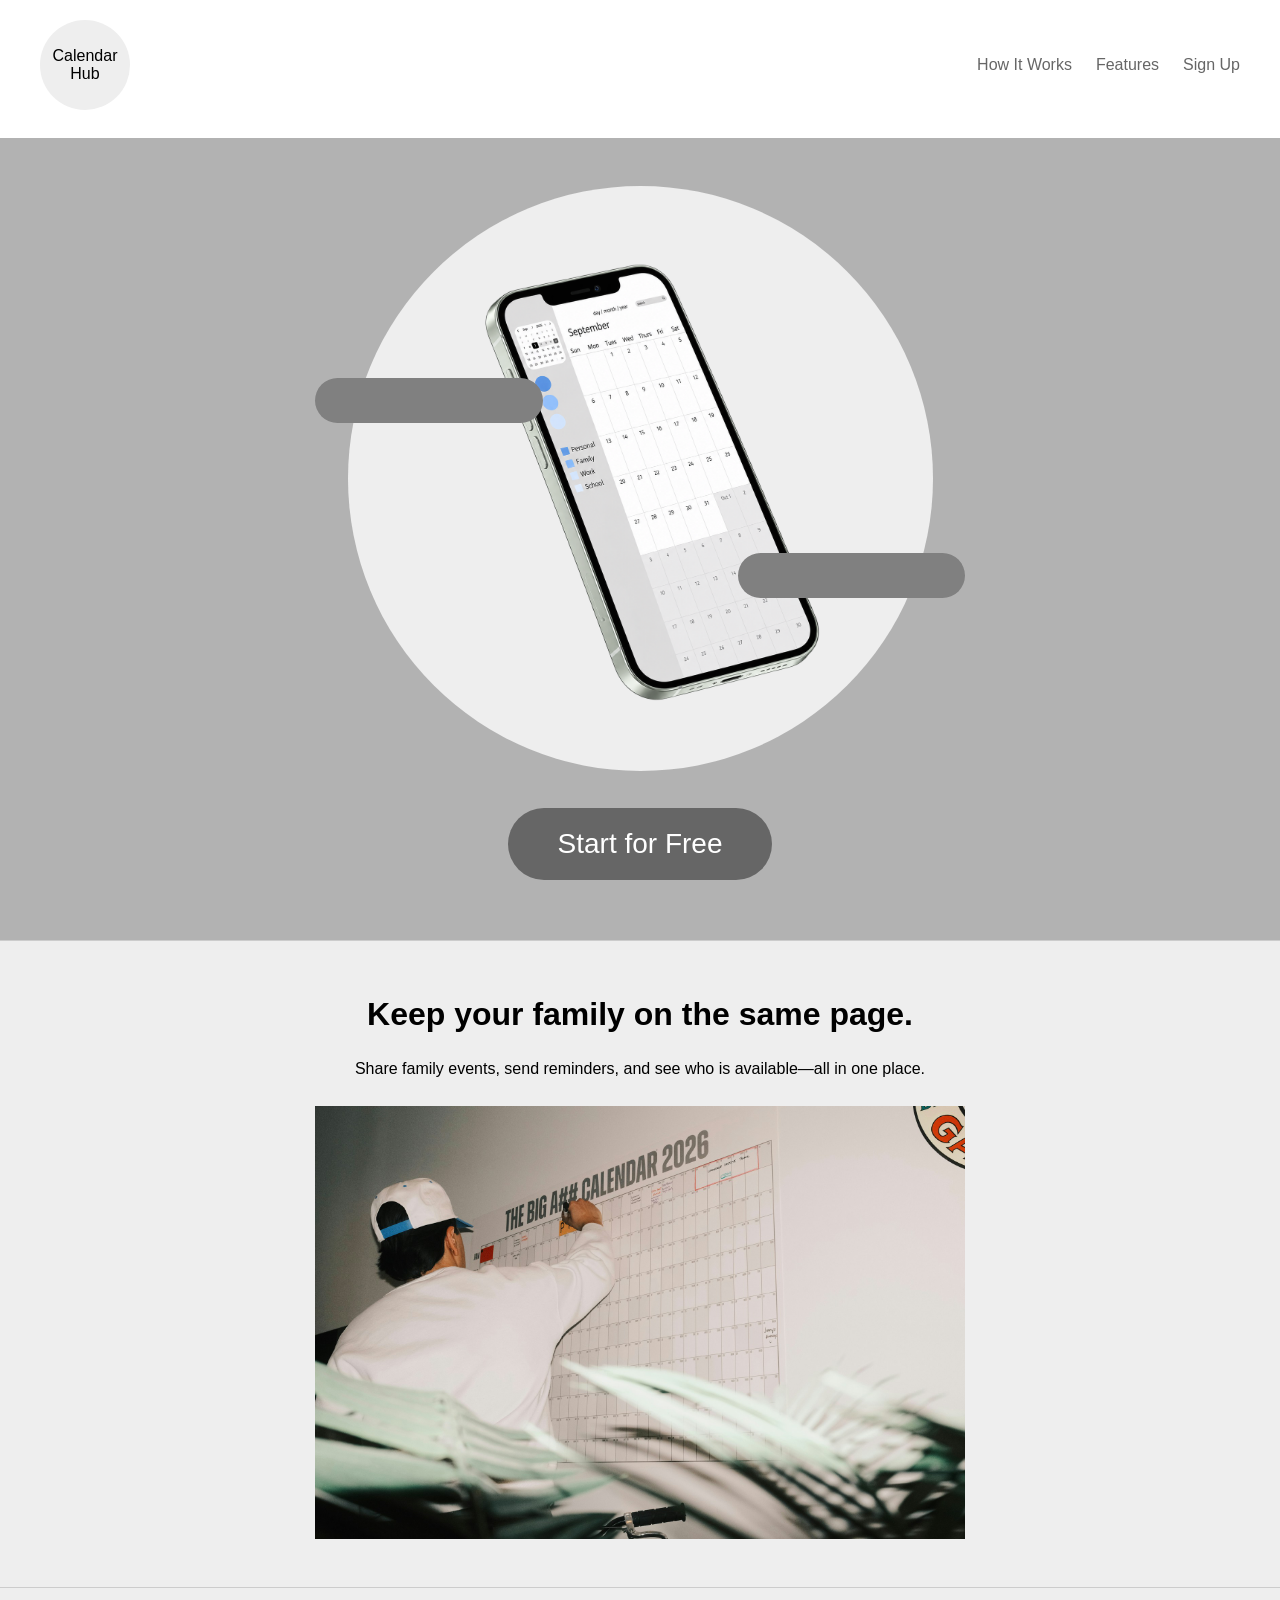
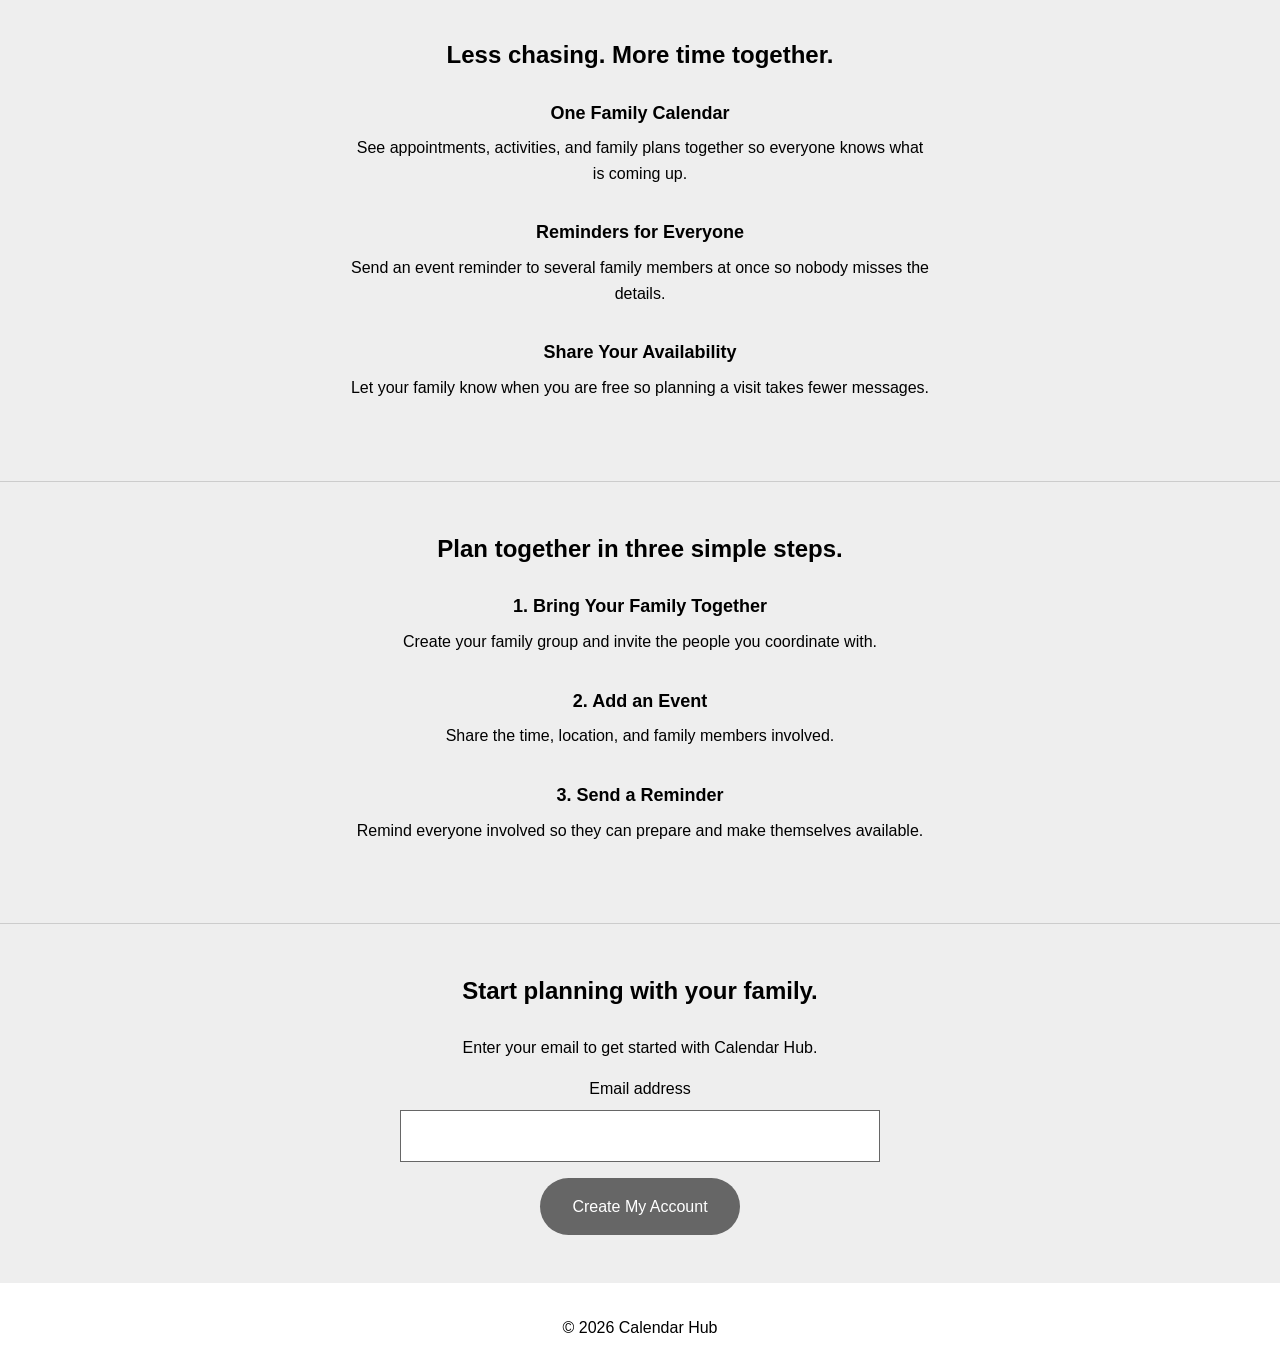
==== index.html @ 7fa14acf "Finalize Assignment 7 content and phone image" ====
<!doctype html>
<html lang="en">
  <head>
    <meta charset="UTF-8">
    <meta name="viewport" content="width=device-width, initial-scale=1.0">
    <title>Calendar Hub</title>
    <link rel="stylesheet" href="style.css">
  </head>

  <body class="page">
    <!-- HEADER AND NAVIGATION -->
    <header>
      <div class="logo">Calendar Hub</div>

      <nav aria-label="Main navigation">
        <a href="#how-it-works">How It Works</a>
        <a href="#features">Features</a>
        <a href="#sign-up">Sign Up</a>
      </nav>
    </header>

    <main>
      <!-- ORIGINAL OPENING SECTION -->
      <section class="opening" aria-label="Welcome to Calendar Hub">
         <div class="hero">
          <div class="circle"></div>
          <img
  class="phone"
  src="images/calendar-phone.png"
  alt="Calendar Hub on a phone showing a monthly calendar and event categories."
  >
          <div class="notification left"></div>
          <div class="notification right"></div>
        </div>

        <a class="cta" href="#sign-up">Start for Free</a>
      </section>

      <!-- INTRODUCTION SECTION: SCROLL DOWN TO SEE -->
      <section class="content-section introduction">
        <h1>Keep your family on the same page.</h1>

        <p>
          Share family events, send reminders, and see who is
          available—all in one place.
        </p>

        <img
          src="images/logan-weaver-lgnwvr-drg6s76J8YU-unsplash.jpg"
          alt="A parent planning family activities with a calendar at the kitchen table."
        >
      </section>

      <!-- FEATURES SECTION -->
      <section class="content-section" id="features">
        <h2>Less chasing. More time together.</h2>

        <article>
          <h3>One Family Calendar</h3>
          <p>
            See appointments, activities, and family plans together
            so everyone knows what is coming up.
          </p>
        </article>

        <article>
          <h3>Reminders for Everyone</h3>
          <p>
            Send an event reminder to several family members at
            once so nobody misses the details.
          </p>
        </article>

        <article>
          <h3>Share Your Availability</h3>
          <p>
            Let your family know when you are free so planning
            a visit takes fewer messages.
          </p>
        </article>
      </section>

      <!-- HOW IT WORKS SECTION -->
      <section class="content-section" id="how-it-works">
        <h2>Plan together in three simple steps.</h2>

        <article>
          <h3>1. Bring Your Family Together</h3>
          <p>
            Create your family group and invite the people you
            coordinate with.
          </p>
        </article>

        <article>
          <h3>2. Add an Event</h3>
          <p>
            Share the time, location, and family members involved.
          </p>
        </article>

        <article>
          <h3>3. Send a Reminder</h3>
          <p>
            Remind everyone involved so they can prepare and
            make themselves available.
          </p>
        </article>
      </section>

      <!-- SIGNUP SECTION -->
      <section class="content-section" id="sign-up">
        <h2>Start planning with your family.</h2>
        <p>Enter your email to get started with Calendar Hub.</p>

        <form>
          <label for="email">Email address</label>
          <input
            type="email"
            id="email"
            name="email"
            autocomplete="email"
            required
          >
          <button type="button">Create My Account</button>
        </form>
      </section>
    </main>

    <!-- FOOTER SECTION -->
    <footer>
      <p>© 2026 Calendar Hub</p>
    </footer>
  </body>
</html>
---- style.css ----
/* === RESET === */
*,
*::before,
*::after {
  margin: 0;
  padding: 0;
  box-sizing: border-box;
}

img {
  max-width: 100%;
  height: auto;
}

body {
  font-family: Arial, sans-serif;
}

/* ORIGINAL HEADER */
header {
  display: flex;
  justify-content: space-between;
  align-items: center;
  gap: 20px;
  padding: 20px 40px;
  background: white;
}

.logo {
  display: flex;
  justify-content: center;
  align-items: center;
  width: 90px;
  aspect-ratio: 1;
  border-radius: 50%;
  background: #eee;
  text-align: center;
}

nav {
  display: flex;
  flex-wrap: wrap;
  gap: 24px;
}

nav a {
  color: #666;
  text-decoration: none;
}

/* ORIGINAL OPENING */
main {
  background: #b2b2b2;
  text-align: center;
}

.opening {
  padding: 40px 20px 60px;
}

.hero {
  position: relative;
  display: flex;
  justify-content: center;
  align-items: center;
  max-width: 650px;
  aspect-ratio: 650 / 600;
  margin: auto;
}

.circle {
  position: absolute;
  width: 90%;
  aspect-ratio: 1;
  border-radius: 50%;
  background: #eee;
}

.notification {
  position: absolute;
  width: 35%;
  aspect-ratio: 227.5 / 45;
  border-radius: 30px;
  background: #808080;
}

.left {
  left: 0;
  top: 200px;
}

.right {
  right: 0;
  bottom: 180px;
}

.cta {
  display: inline-block;
  margin-top: 30px;
  padding: 20px 50px;
  border-radius: 50px;
  background: #666;
  color: white;
  font-size: 28px;
  text-decoration: none;
}

/* CONTENT BELOW THE OPENING */
/* These sections grow naturally with their content. */
.content-section {
  padding: 3rem 1.5rem;
  border-top: 1px solid #ccc;
  background: #eee;
  line-height: 1.6;
}

.content-section h1 {
  font-size: 2rem;
  margin-bottom: 1rem;
}

.content-section h2 {
  font-size: 1.5rem;
  margin-bottom: 1.5rem;
}

.content-section h3 {
  font-size: 1.125rem;
  margin-bottom: 0.5rem;
}

.content-section p {
  max-width: 65ch;
  margin: 0 auto 1rem;
}

.introduction img {
  display: block;
  width: 650px;
  margin: 1.5rem auto 0;
}

article {
  margin-bottom: 2rem;
}

/* SIGNUP FORM */
form {
  max-width: 30rem;
  margin: auto;
}

label {
  display: block;
  margin-bottom: 0.5rem;
}

input {
  width: 100%;
  padding: 0.75rem;
  border: 1px solid #666;
  font: inherit;
}

button {
  margin-top: 1rem;
  padding: 1rem 2rem;
  border: none;
  border-radius: 50px;
  background: #666;
  color: white;
  font: inherit;
  cursor: pointer;
}

footer {
  padding: 1.5rem;
  text-align: center;
  line-height: 1.6;
}

/* ORIGINAL PAGE GRID */
.page {
  display: grid;
  grid-template-columns: repeat(12, 1fr);
  gap: 0.5rem;
}

.page > header,
.page > main,
.page > footer {
  grid-column: 1 / 13;
}

/* CALENDAR DASHBOARD */
.calendar-page .dashboard {
  display: grid;
  grid-template-columns: repeat(12, 1fr);
  gap: 1rem;
  padding: 2rem;
  background: #f4f4f4;
  text-align: left;
  line-height: 1.6;
}

/* Dashboard title and search span the full page. */
.calendar-page .dashboard-heading {
  grid-column: 1 / 13;
  padding-bottom: 1rem;
}

.calendar-page h1 {
  font-size: 2rem;
  margin-bottom: 0.5rem;
}

.calendar-page h2 {
  font-size: 1.5rem;
  margin-bottom: 1rem;
}

.calendar-page .dashboard-heading form {
  max-width: 30rem;
  margin: 1rem 0 0;
}

/* Sidebar and calendar share a row.
   Their heights are determined by their content. */
.calendar-page .calendar-sidebar {
  grid-column: 1 / 4;
  padding: 1.5rem;
  background: #ddd;
}

.calendar-page .calendar-sidebar nav {
  display: block;
  margin-bottom: 2rem;
}

.calendar-page .calendar-sidebar nav a {
  display: block;
  margin-bottom: 1rem;
  color: #222;
  text-decoration: underline;
}

.calendar-page .calendar-sidebar ul {
  padding-left: 1.25rem;
}

.calendar-page .calendar-sidebar li {
  margin-bottom: 0.75rem;
}

.calendar-page .calendar-section {
  grid-column: 4 / 13;
  min-width: 0;
  padding: 1rem;
  background: white;
  overflow-x: auto;
}

/* Calendar table */
.calendar-page .month-calendar {
  width: 100%;
  border-collapse: collapse;
  table-layout: fixed;
}

.calendar-page caption {
  margin-bottom: 1rem;
  text-align: left;
}

.calendar-page th,
.calendar-page td {
  border: 1px solid #ccc;
  padding: 0.75rem 0.5rem;
  text-align: left;
  vertical-align: top;
  overflow-wrap: anywhere;
}

.calendar-page th {
  background: #eee;
  font-size: 0.875rem;
}

.calendar-page td {
  padding-bottom: 2rem;
}

.calendar-page .calendar-event {
  margin: 0.5rem 0 0;
  padding: 0.5rem;
  background: #eee;
  font-size: 0.875rem;
}

/* Availability and forms span all 12 columns. */
.calendar-page .content-section {
  grid-column: 1 / 13;
  text-align: left;
}

.calendar-page .content-section p {
  margin-left: 0;
  margin-right: 0;
}

.calendar-page form {
  margin-left: 0;
  margin-right: 0;
}

.calendar-page input,
.calendar-page select {
  margin-bottom: 1rem;
}

.calendar-page select {
  display: block;
  width: 100%;
  padding: 0.75rem;
  border: 1px solid #666;
  font: inherit;
}

.calendar-page fieldset {
  padding: 1rem;
  margin-bottom: 1rem;
  border: 1px solid #999;
}

.calendar-page legend {
  padding: 0 0.25rem;
}

.calendar-page input[type="checkbox"] {
  width: auto;
  margin: 0 0.5rem 0 0;
}


/* MOBILE LAYOUT */
@media (max-width: 600px) {
  header {
    flex-direction: column;
    padding: 20px;
  }

  nav {
    justify-content: center;
    gap: 16px;
  }

  .left {
    top: 140px;
  }

  .right {
    bottom: 130px;
  }
}
.phone {
  position: relative;
  display: block;
  width: 75%;
  max-width: 100%;
  height: auto;
  aspect-ratio: auto;
  border: none;
  background: transparent;
  transform: none;
}
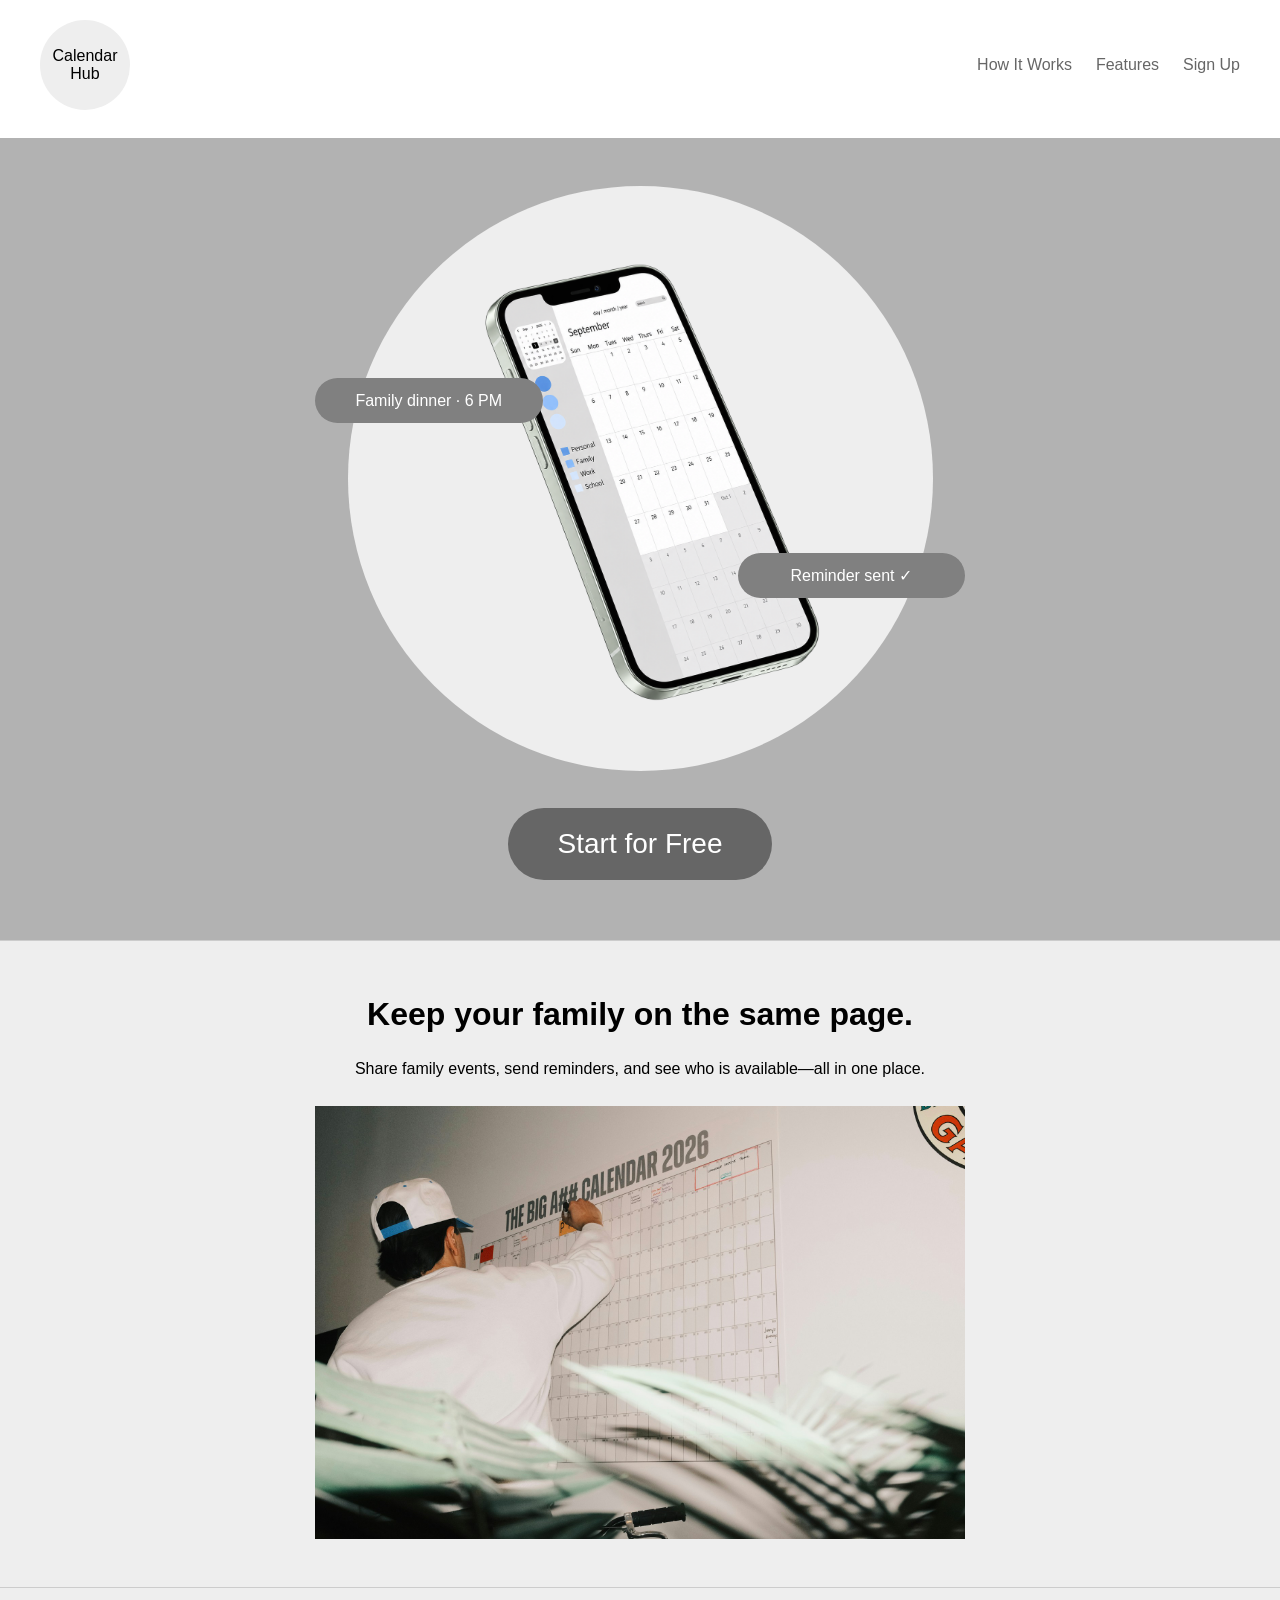
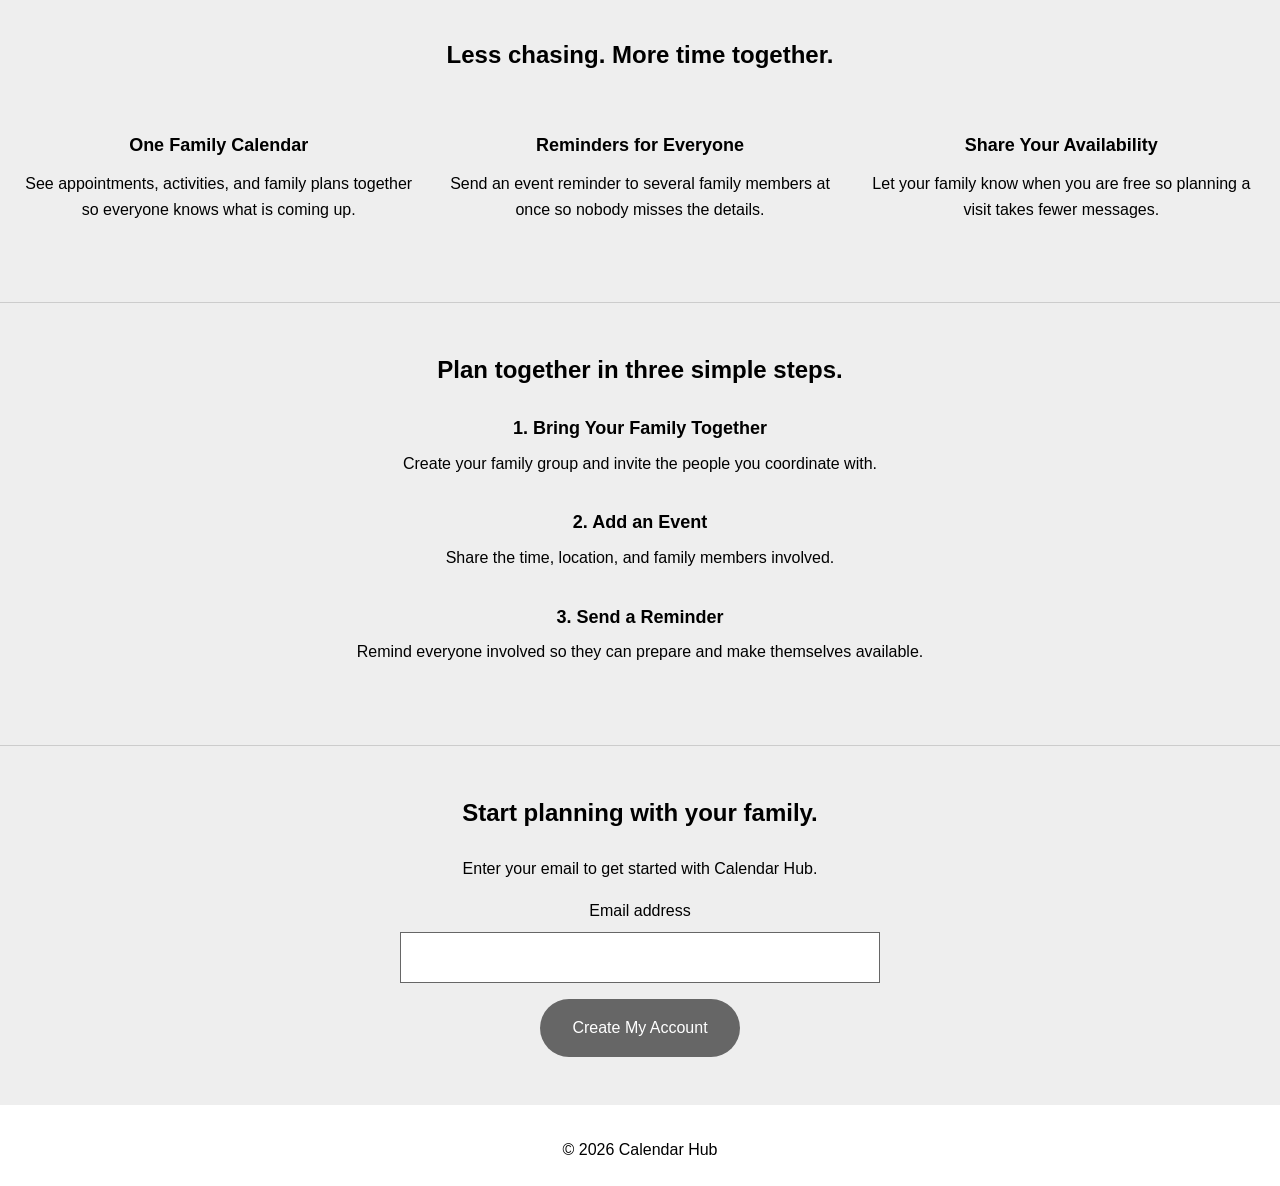
==== commit ce189733: "Add text to hero notification tabs" ====
--- a/index.html
+++ b/index.html
@@ -29,9 +29,10 @@
   src="images/calendar-phone.png"
   alt="Calendar Hub on a phone showing a monthly calendar and event categories."
   >
-          <div class="notification left"></div>
-          <div class="notification right"></div>
-        </div>
+
+  <div class="notification left">Family dinner · 6 PM</div>
+<div class="notification right">Reminder sent ✓</div>
+</div>
 
         <a class="cta" href="#sign-up">Start for Free</a>
       </section>
--- a/style.css
+++ b/style.css
@@ -341,6 +341,38 @@
   margin: 0 0.5rem 0 0;
 }
 
+/* Flex fits the main navigation because its links form one row.
+   Gap spaces the links, and align-items centres them vertically. */
+header nav {
+  display: flex;
+  align-items: center;
+  gap: 24px;
+}
+
+/* Flex fits each feature article because its heading and description
+   follow one vertical direction. Gap gives them consistent spacing. */
+#features article {
+  display: flex;
+  flex-direction: column;
+  gap: 0.75rem;
+}
+
+#features article h3,
+#features article p {
+  margin: 0;
+}
+
+/* Grid keeps the three features in equal columns,
+   with the section heading spanning the row above them. */
+#features {
+  display: grid;
+  grid-template-columns: repeat(3, minmax(0, 1fr));
+  gap: 2rem;
+}
+
+#features > h2 {
+  grid-column: 1 / -1;
+}
 
 /* MOBILE LAYOUT */
 @media (max-width: 600px) {
@@ -372,4 +404,29 @@
   border: none;
   background: transparent;
   transform: none;
+}
+
+/* Centre the text inside the notification tabs. */
+.notification {
+  display: flex;
+  justify-content: center;
+  align-items: center;
+  padding: 0.5rem;
+  color: white;
+  font-size: clamp(0.65rem, 1.5vw, 1rem);
+}
+
+/* Keep responsive overrides at the bottom of the stylesheet. */
+@media (max-width: 600px) {
+  /* Stack the main navigation links on narrow screens. */
+  header nav {
+    flex-direction: column;
+    align-items: center;
+    gap: 16px;
+  }
+
+  /* Stack the feature articles and keep their text readable. */
+  #features {
+    grid-template-columns: 1fr;
+  }
 }
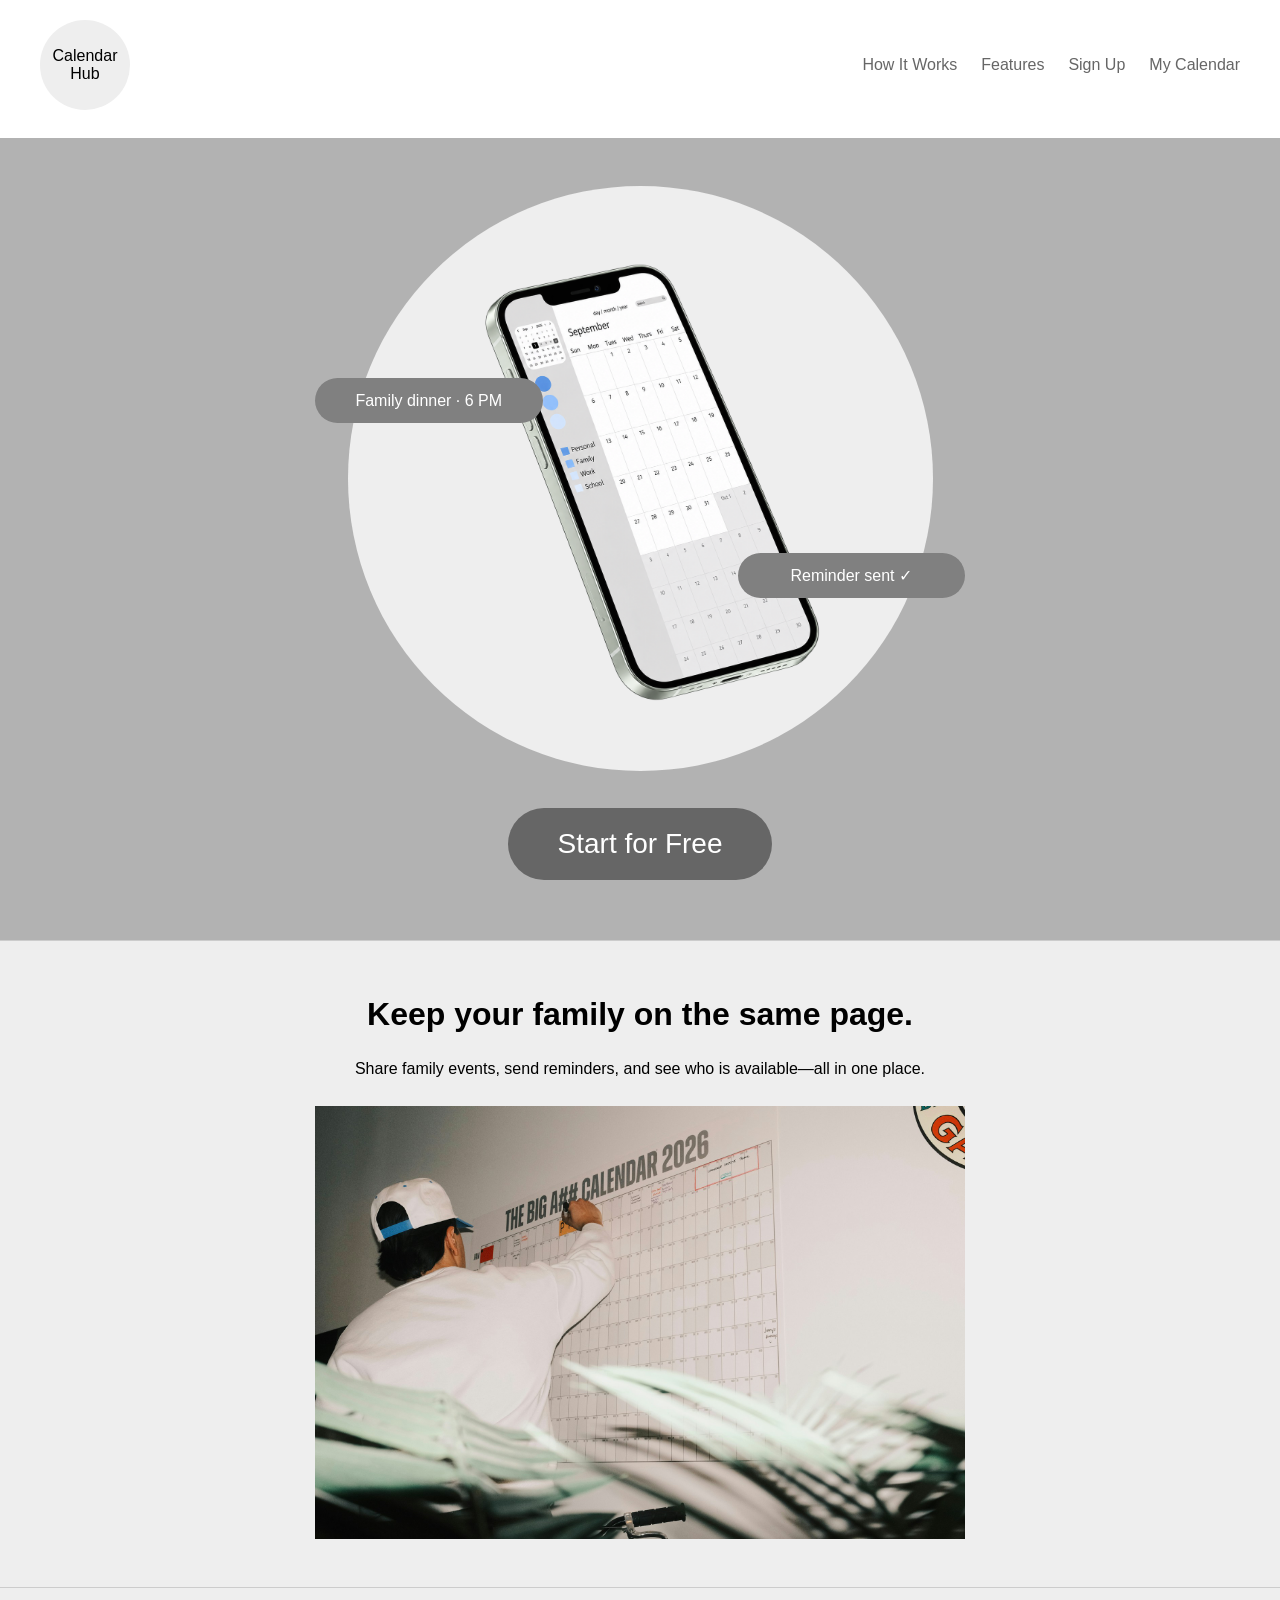
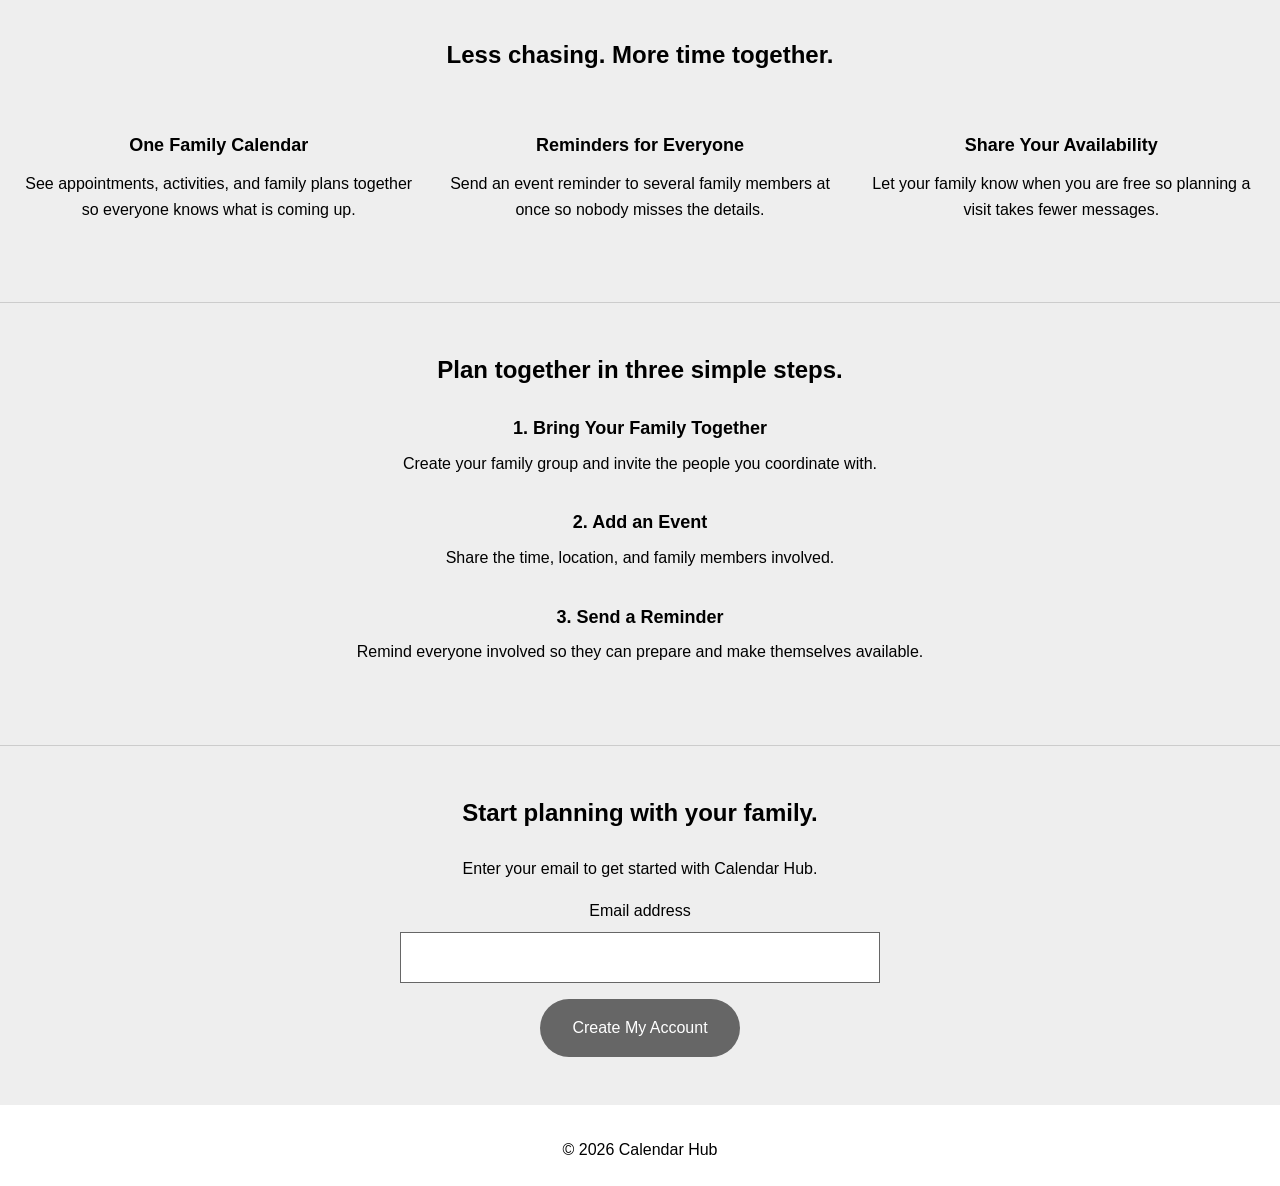
==== commit 754f04bf: "Add homepage link to calendar page" ====
--- a/index.html
+++ b/index.html
@@ -16,6 +16,7 @@
         <a href="#how-it-works">How It Works</a>
         <a href="#features">Features</a>
         <a href="#sign-up">Sign Up</a>
+        <a href="calendar.html">My Calendar</a>
       </nav>
     </header>
 
--- a/style.css
+++ b/style.css
@@ -416,6 +416,131 @@
   font-size: clamp(0.65rem, 1.5vw, 1rem);
 }
 
+/* CALENDAR PAGE: sidebar beside a large monthly calendar */
+.calendar-page .dashboard {
+  grid-template-columns: 220px minmax(0, 1fr);
+  gap: 0;
+  padding: 2rem;
+}
+
+.calendar-page .dashboard-heading {
+  grid-column: 1 / -1;
+  display: flex;
+  flex-wrap: wrap;
+  justify-content: space-between;
+  align-items: center;
+  gap: 1rem;
+}
+
+.calendar-page .dashboard-heading h1 {
+  flex-basis: 100%;
+}
+
+.calendar-page .dashboard-heading form {
+  display: flex;
+  flex-wrap: wrap;
+  align-items: center;
+  gap: 0.5rem;
+  margin: 0;
+}
+
+.calendar-page .dashboard-heading form label {
+  flex-basis: 100%;
+}
+
+.calendar-page .dashboard-heading input {
+  flex: 1;
+  min-width: 0;
+  width: auto;
+  margin: 0;
+}
+
+.calendar-page .dashboard-heading button {
+  margin: 0;
+  padding: 0.75rem 1.25rem;
+}
+
+.calendar-page .calendar-sidebar {
+  grid-column: 1 / 2;
+  padding: 1.25rem;
+  background: #d9d9d9;
+}
+
+/* Flex stacks the sidebar actions with consistent gaps. */
+.calendar-page .calendar-sidebar nav {
+  display: flex;
+  flex-direction: column;
+  align-items: stretch;
+  gap: 0.75rem;
+}
+
+.calendar-page .calendar-sidebar nav a {
+  margin: 0;
+  padding: 0.75rem;
+  border-radius: 24px;
+  background: #b2b2b2;
+  text-decoration: none;
+  text-align: center;
+}
+
+.calendar-page .calendar-sidebar h2 {
+  font-size: 1.125rem;
+}
+
+.calendar-page .calendar-sidebar ul {
+  padding: 0;
+  list-style: none;
+}
+
+.calendar-page .calendar-sidebar li {
+  display: flex;
+  align-items: center;
+  gap: 0.6rem;
+}
+
+.calendar-page .calendar-sidebar li::before {
+  content: "";
+  width: 16px;
+  height: 16px;
+  flex-shrink: 0;
+  background: #808080;
+}
+
+.calendar-page .calendar-sidebar li:nth-child(2)::before {
+  background: #aaa;
+}
+
+.calendar-page .calendar-sidebar li:nth-child(3)::before {
+  background: #eee;
+}
+
+.calendar-page .calendar-sidebar li:nth-child(4)::before {
+  background: #fff;
+}
+
+.calendar-page .calendar-section {
+  grid-column: 2 / 3;
+  padding: 1.25rem;
+}
+
+.calendar-page .month-calendar {
+  min-width: 630px;
+}
+
+.calendar-page .month-calendar td {
+  height: 125px;
+}
+
+.calendar-page .calendar-event {
+  border-left: 3px solid #808080;
+  background: #e5e5e5;
+}
+
+.calendar-page .dashboard > .content-section {
+  grid-column: 1 / -1;
+}
+
+
 /* Keep responsive overrides at the bottom of the stylesheet. */
 @media (max-width: 600px) {
   /* Stack the main navigation links on narrow screens. */
@@ -425,8 +550,28 @@
     gap: 16px;
   }
 
-  /* Stack the feature articles and keep their text readable. */
+    /* Stack the feature articles. */
   #features {
     grid-template-columns: 1fr;
   }
+
+  /* Stack the calendar tools above the calendar on mobile. */
+  .calendar-page .dashboard {
+    grid-template-columns: minmax(0, 1fr);
+    padding: 1rem;
+  }
+
+  .calendar-page .calendar-sidebar,
+  .calendar-page .calendar-section {
+    grid-column: 1 / -1;
+  }
+
+  .calendar-page .calendar-sidebar nav {
+    flex-direction: row;
+    flex-wrap: wrap;
+  }
+
+  .calendar-page .calendar-sidebar nav a {
+    flex: 1 1 140px;
+  }
 }
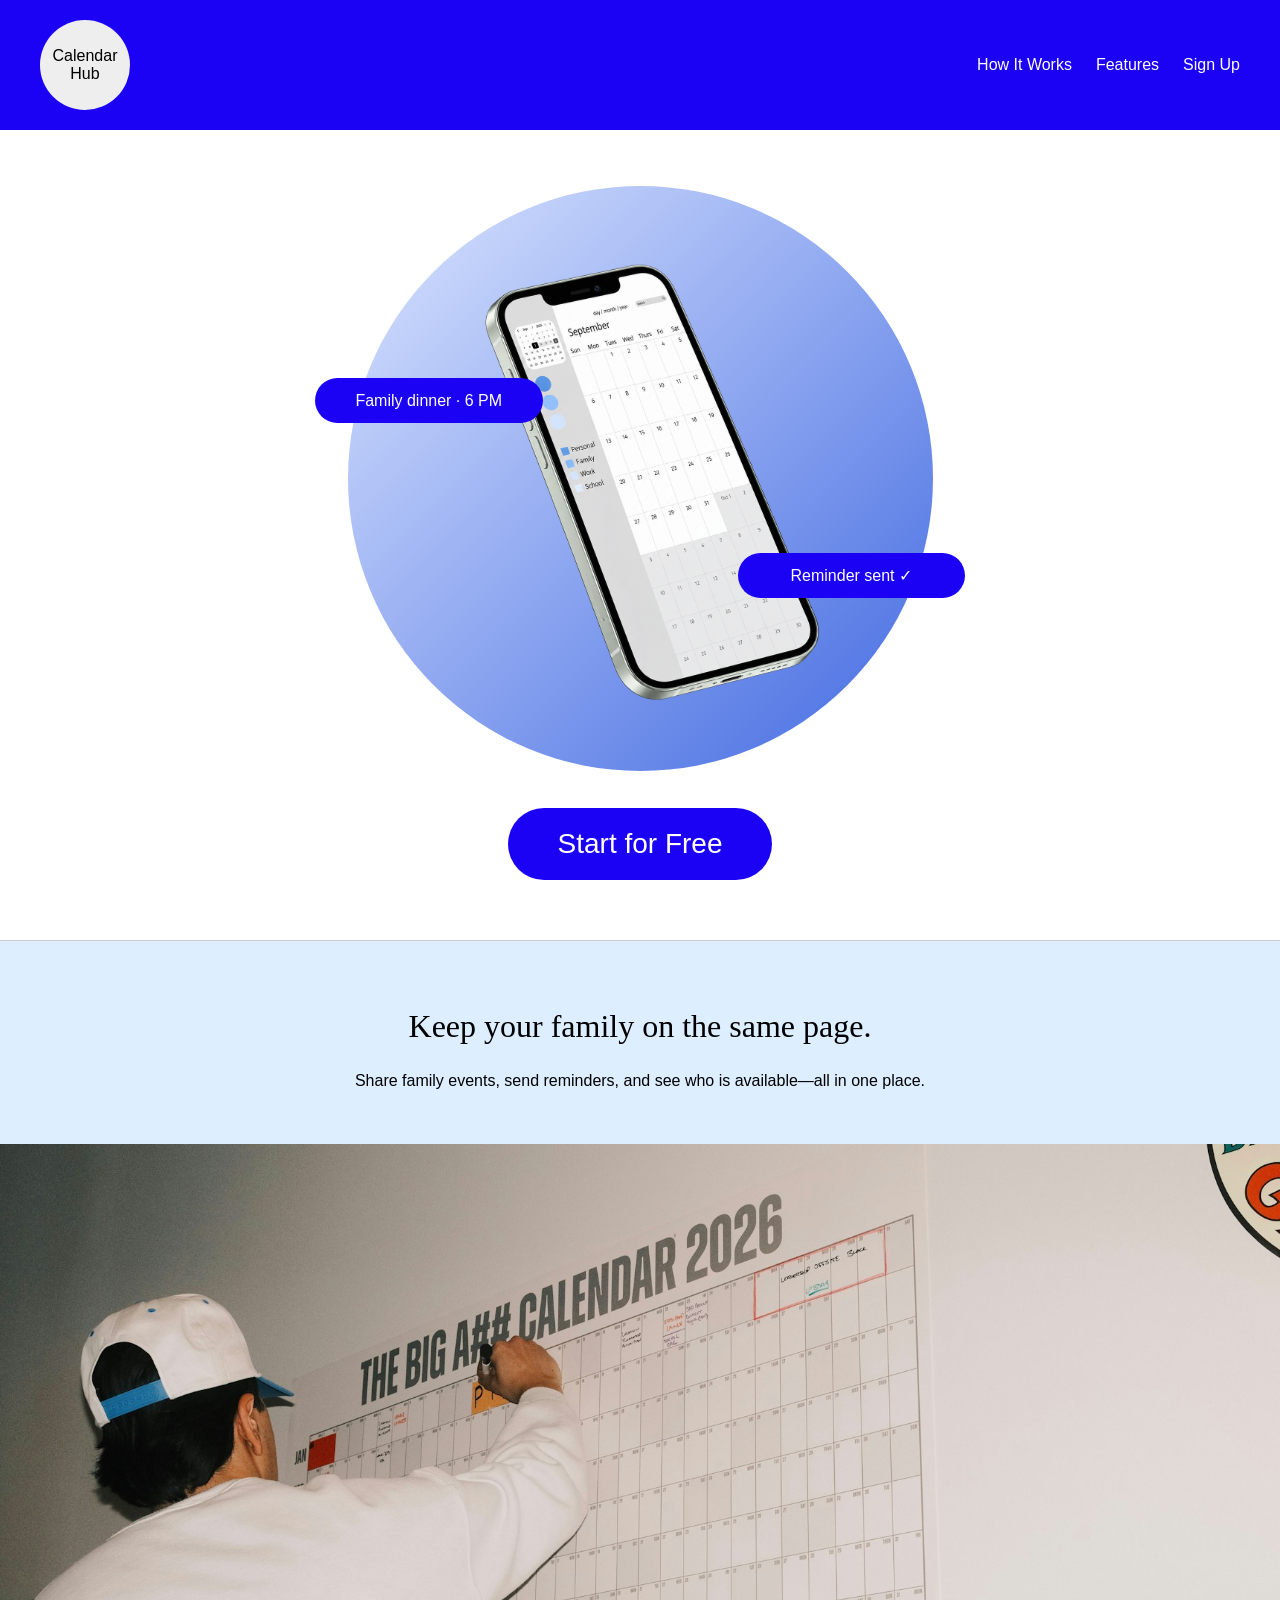
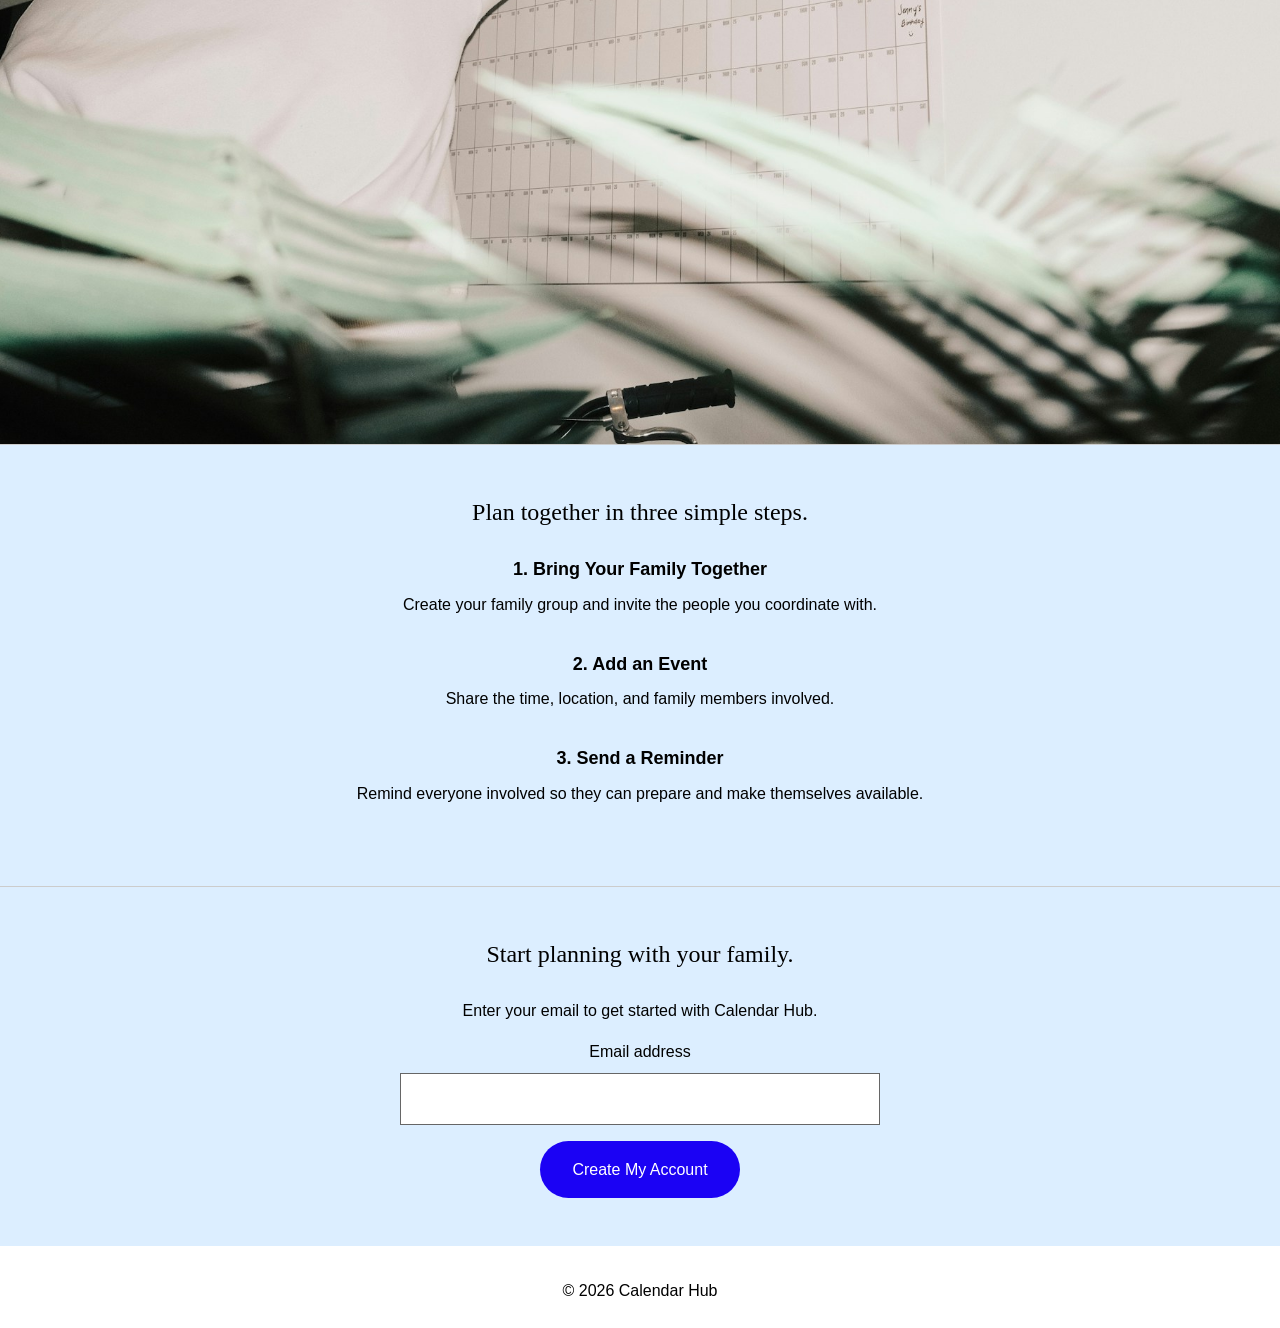
==== commit 93ec266d: "Polished css/fonts/colours" ====
--- a/index.html
+++ b/index.html
@@ -16,7 +16,6 @@
         <a href="#how-it-works">How It Works</a>
         <a href="#features">Features</a>
         <a href="#sign-up">Sign Up</a>
-        <a href="calendar.html">My Calendar</a>
       </nav>
     </header>
 
@@ -35,7 +34,8 @@
 <div class="notification right">Reminder sent ✓</div>
 </div>
 
-        <a class="cta" href="#sign-up">Start for Free</a>
+    
+      <a href="calendar.html" class="cta">Start for Free</a>
       </section>
 
       <!-- INTRODUCTION SECTION: SCROLL DOWN TO SEE -->
@@ -53,34 +53,6 @@
         >
       </section>
 
-      <!-- FEATURES SECTION -->
-      <section class="content-section" id="features">
-        <h2>Less chasing. More time together.</h2>
-
-        <article>
-          <h3>One Family Calendar</h3>
-          <p>
-            See appointments, activities, and family plans together
-            so everyone knows what is coming up.
-          </p>
-        </article>
-
-        <article>
-          <h3>Reminders for Everyone</h3>
-          <p>
-            Send an event reminder to several family members at
-            once so nobody misses the details.
-          </p>
-        </article>
-
-        <article>
-          <h3>Share Your Availability</h3>
-          <p>
-            Let your family know when you are free so planning
-            a visit takes fewer messages.
-          </p>
-        </article>
-      </section>
 
       <!-- HOW IT WORKS SECTION -->
       <section class="content-section" id="how-it-works">
--- a/style.css
+++ b/style.css
@@ -23,7 +23,7 @@
   align-items: center;
   gap: 20px;
   padding: 20px 40px;
-  background: white;
+  background: #1b02f4;
 }
 
 .logo {
@@ -44,13 +44,13 @@
 }
 
 nav a {
-  color: #666;
+  color: #FFFF;
   text-decoration: none;
 }
 
 /* ORIGINAL OPENING */
 main {
-  background: #b2b2b2;
+  background: #fff;
   text-align: center;
 }
 
@@ -73,7 +73,7 @@
   width: 90%;
   aspect-ratio: 1;
   border-radius: 50%;
-  background: #eee;
+  background: linear-gradient(135deg, #DCE6FF, #4169E1);
 }
 
 .notification {
@@ -81,7 +81,7 @@
   width: 35%;
   aspect-ratio: 227.5 / 45;
   border-radius: 30px;
-  background: #808080;
+  background: #1b02f4;
 }
 
 .left {
@@ -99,7 +99,7 @@
   margin-top: 30px;
   padding: 20px 50px;
   border-radius: 50px;
-  background: #666;
+  background: #1b02f4;
   color: white;
   font-size: 28px;
   text-decoration: none;
@@ -110,7 +110,7 @@
 .content-section {
   padding: 3rem 1.5rem;
   border-top: 1px solid #ccc;
-  background: #eee;
+  background: #DCEEFF;
   line-height: 1.6;
 }
 
@@ -167,7 +167,7 @@
   padding: 1rem 2rem;
   border: none;
   border-radius: 50px;
-  background: #666;
+  background: #1b02f4;
   color: white;
   font: inherit;
   cursor: pointer;
@@ -574,4 +574,84 @@
   .calendar-page .calendar-sidebar nav a {
     flex: 1 1 140px;
   }
+}
+
+.introduction {
+  padding: 0;
+}
+
+.introduction img {
+  display: block;
+  width: 100%;
+  max-width: none;
+  height: 100vh;
+  margin: 0;
+  object-fit: cover;
+}
+
+.introduction {
+  padding-top: 60px;
+}
+
+.introduction p {
+  margin-bottom: 50px;
+}
+
+/* Page background */
+.calendar-page .dashboard {
+  background: #FAF8F4;
+}
+
+/* Sidebar */
+.calendar-page .calendar-sidebar {
+  background: #DCEEFF;
+}
+
+/* Sidebar buttons */
+.calendar-page .calendar-sidebar nav a {
+  background: #1B02F4;
+  color: white;
+}
+
+/* Calendar background */
+.calendar-page .calendar-section {
+  background: #FAF8F4;
+}
+
+/* Days-of-the-week row */
+.calendar-page th {
+  background: #DCEEFF;
+}
+
+/* Event boxes */
+.calendar-page .calendar-event {
+  background: #E5E0FF;
+  border-left-color: #1B02F4;
+}
+
+/* Category squares */
+.calendar-page .calendar-sidebar li::before {
+  background: #1B02F4;
+}
+
+.calendar-page .calendar-sidebar li:nth-child(2)::before {
+  background: #A99BFF;
+}
+
+.calendar-page .calendar-sidebar li:nth-child(3)::before {
+  background: #F4BDCF;
+}
+
+.calendar-page .calendar-sidebar li:nth-child(4)::before {
+  background: #A8D8C0;
+}
+
+h1,
+h2 {
+  font-family: Georgia, serif;
+  font-weight: 400;
+}
+
+h3 {
+  font-family: Trebuchet MS, sans-serif;
 }
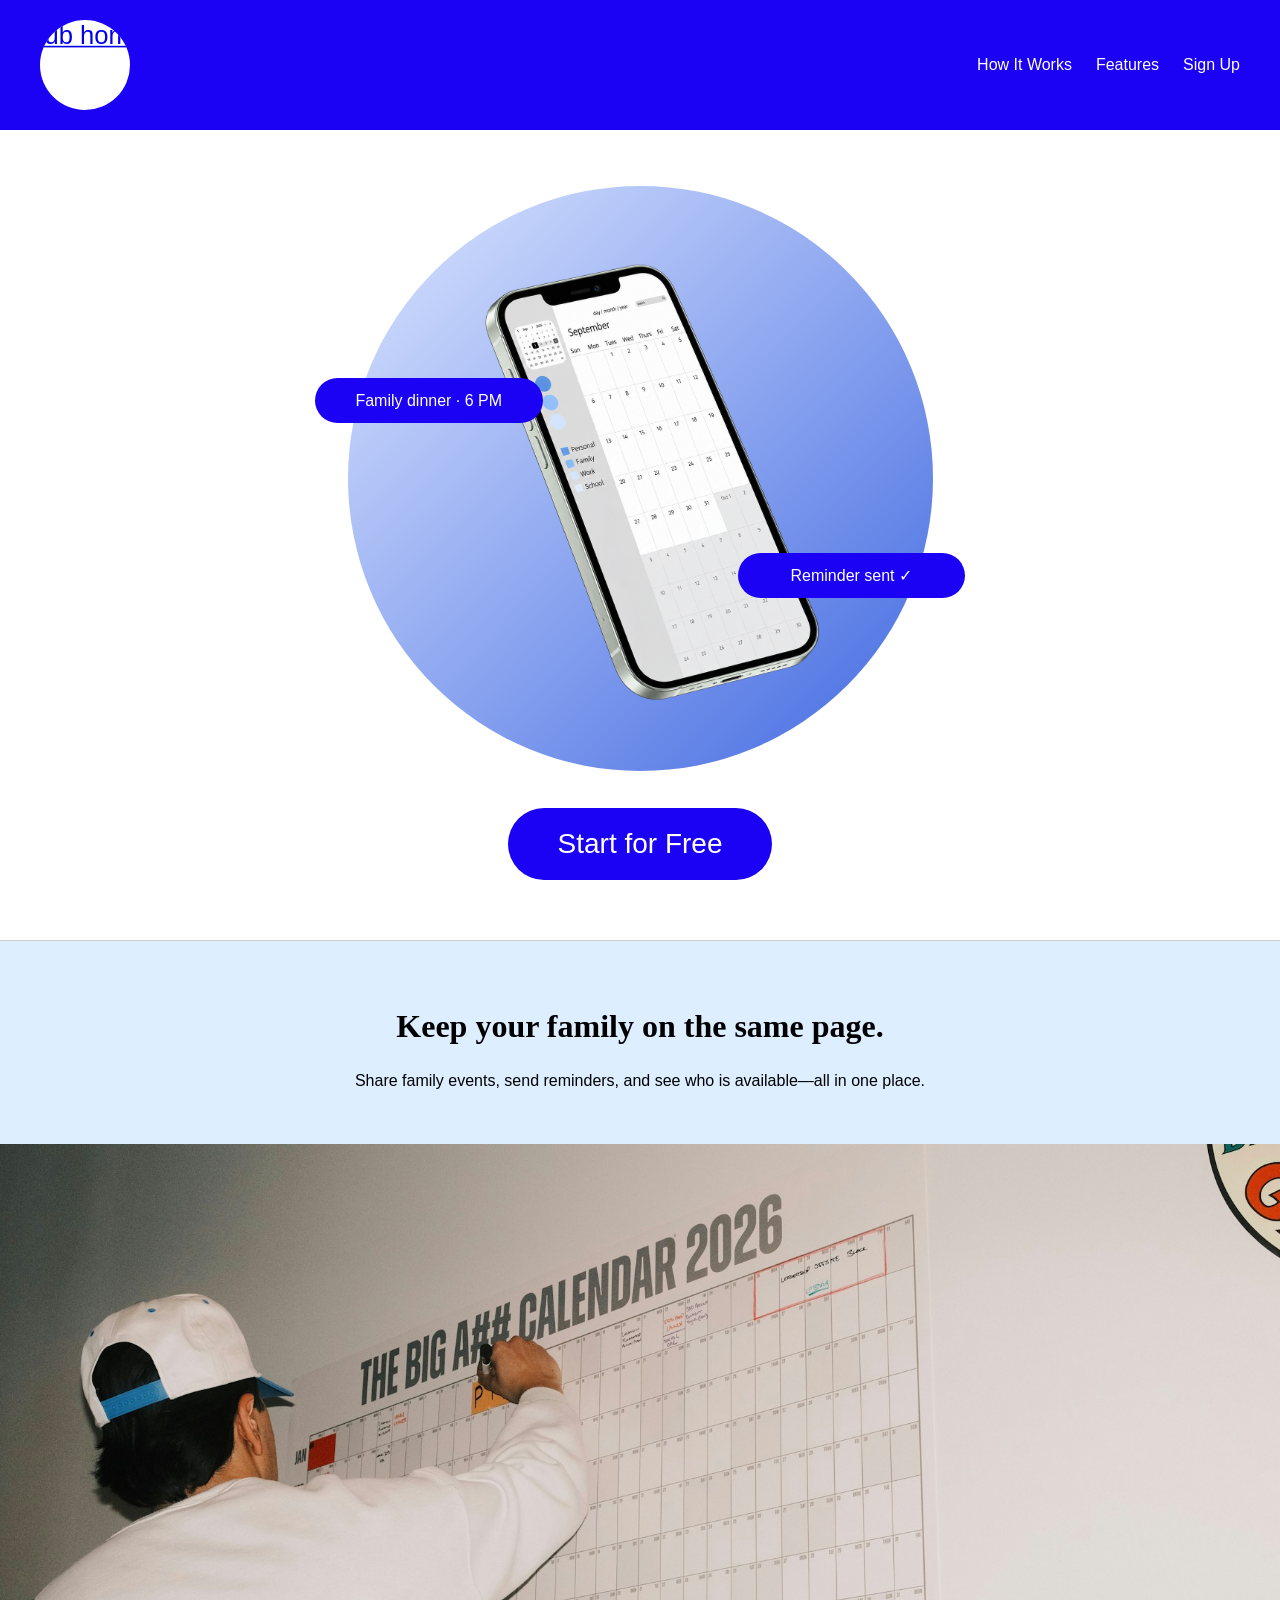
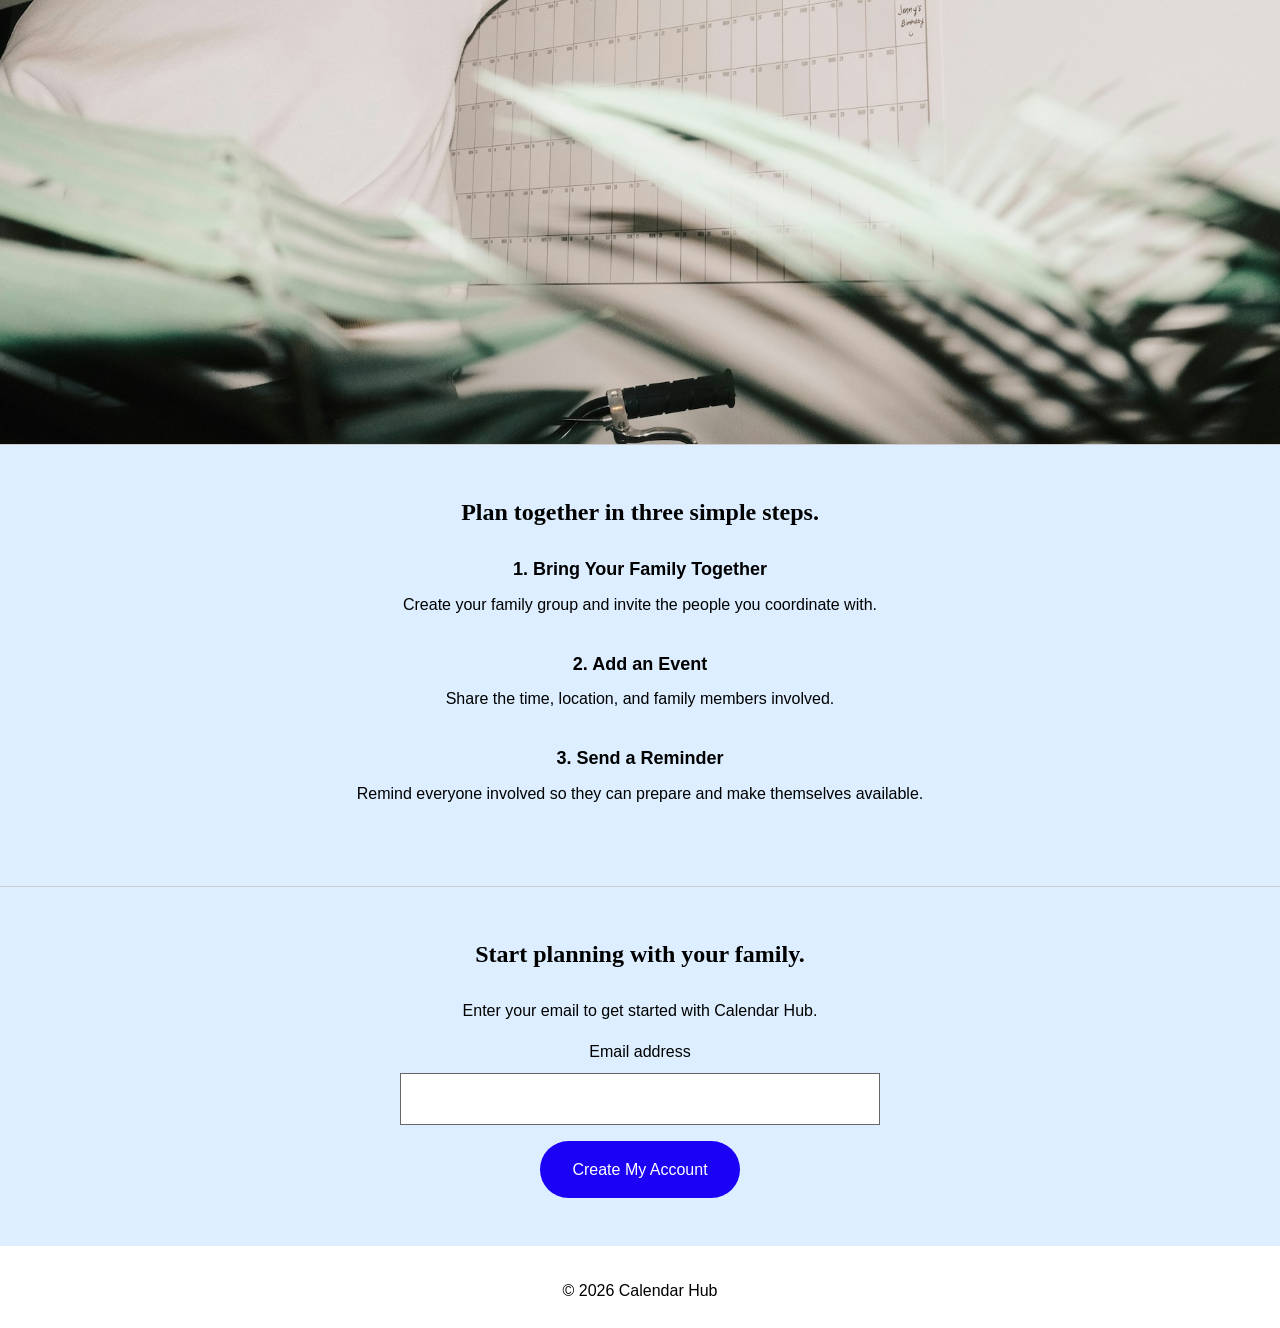
==== commit 211deff6: "Polished css/html to make page look more professional" ====
--- a/index.html
+++ b/index.html
@@ -10,7 +10,9 @@
   <body class="page">
     <!-- HEADER AND NAVIGATION -->
     <header>
-      <div class="logo">Calendar Hub</div>
+<a href="index.html" class="logo">
+  <img src="images/logo.png" alt="Calendar Hub home">
+</a>      
 
       <nav aria-label="Main navigation">
         <a href="#how-it-works">How It Works</a>
--- a/style.css
+++ b/style.css
@@ -652,6 +652,53 @@
   font-weight: 400;
 }
 
+body {
+  font-family: "Trebuchet MS", sans-serif;
+}
+
+h1,
+h2,
 h3 {
-  font-family: Trebuchet MS, sans-serif;
+  font-weight: 700;
+}
+
+.logo {
+  background: transparent;
+}
+
+.logo img {
+  width: 90px;
+  height: auto;
+}
+
+.logo {
+  border-radius: 50%;
+  overflow: hidden;
+  background: white;
+}
+
+.logo img {
+  width: 100%;
+  height: 100%;
+  object-fit: cover;
+}
+.logo img {
+  transform: scale(1.6);
+}
+
+.logo {
+  display: flex;
+  justify-content: center;
+  align-items: center;
+}
+
+.logo img {
+  object-position: center;
+  transform-origin: center;
+}
+
+.calendar-event mark {
+  background: #1B02F4;
+  color: white;
+  padding: 2px 4px;
 }
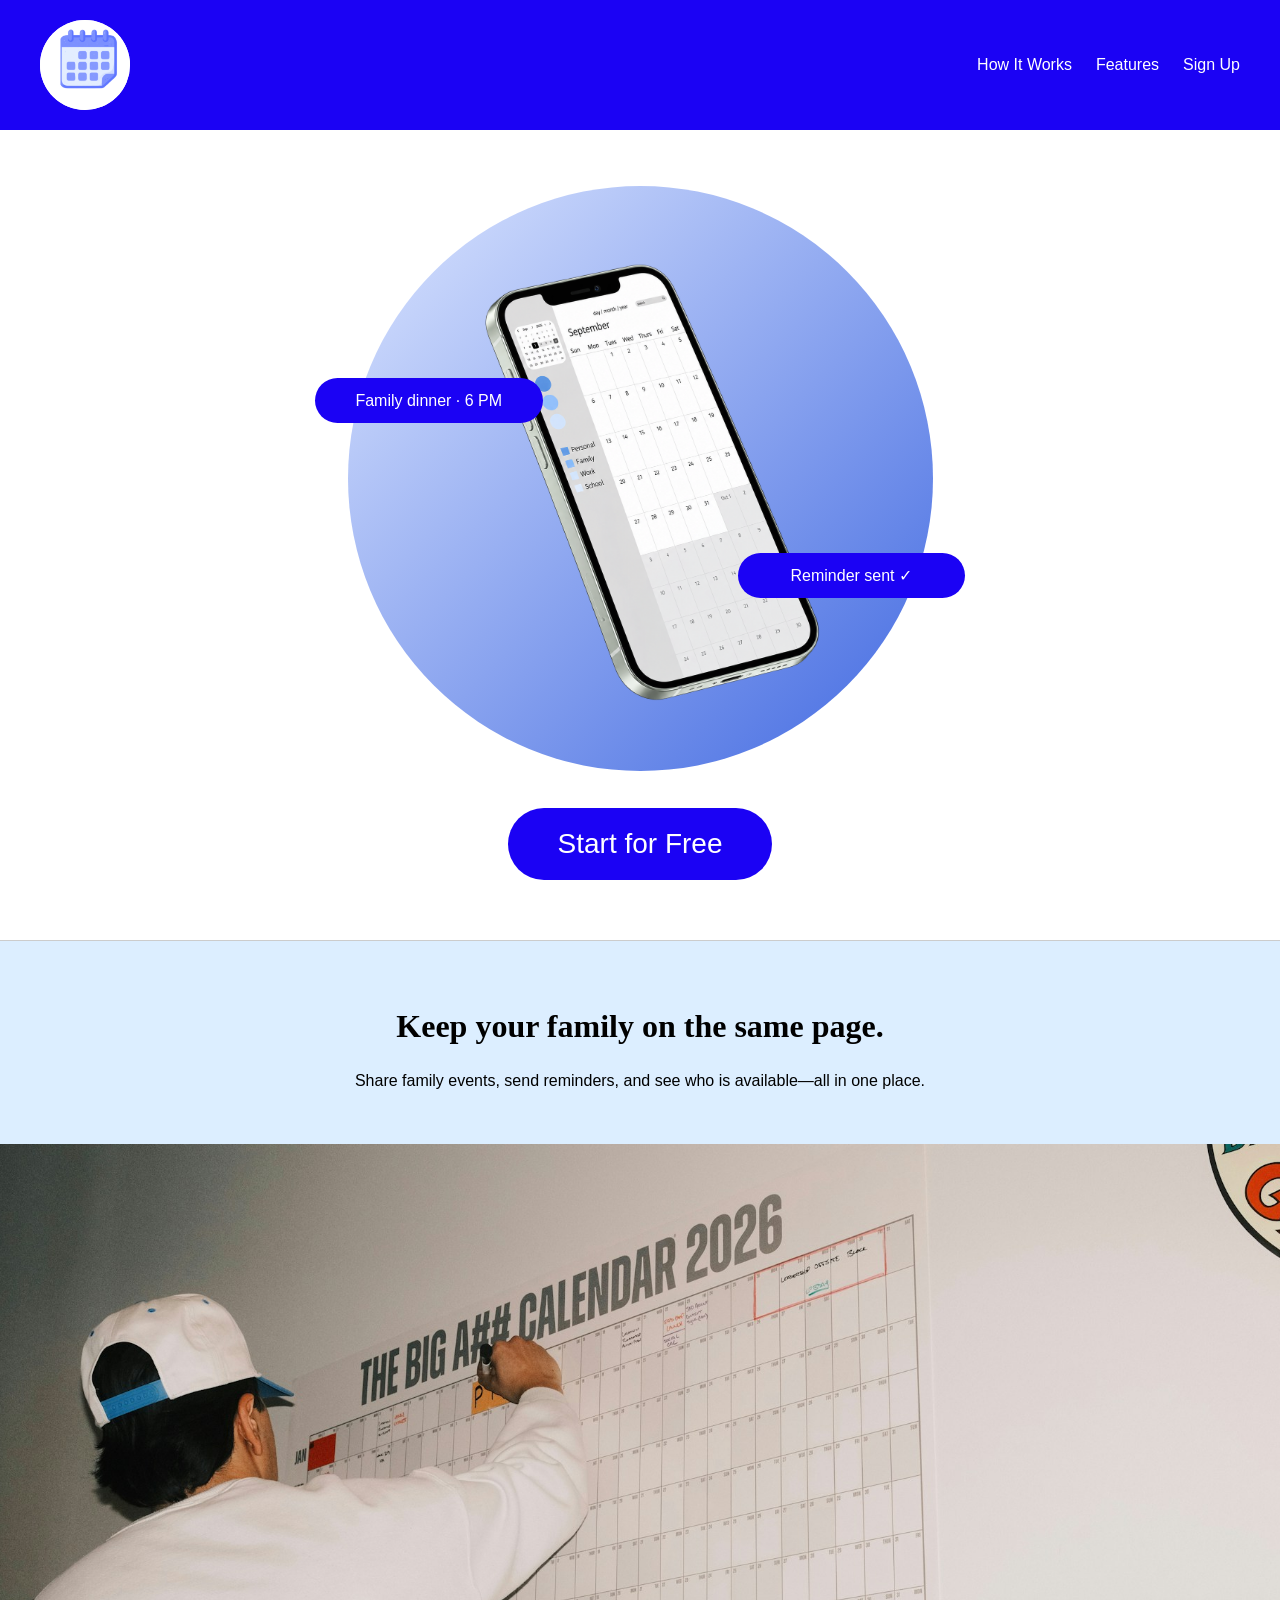
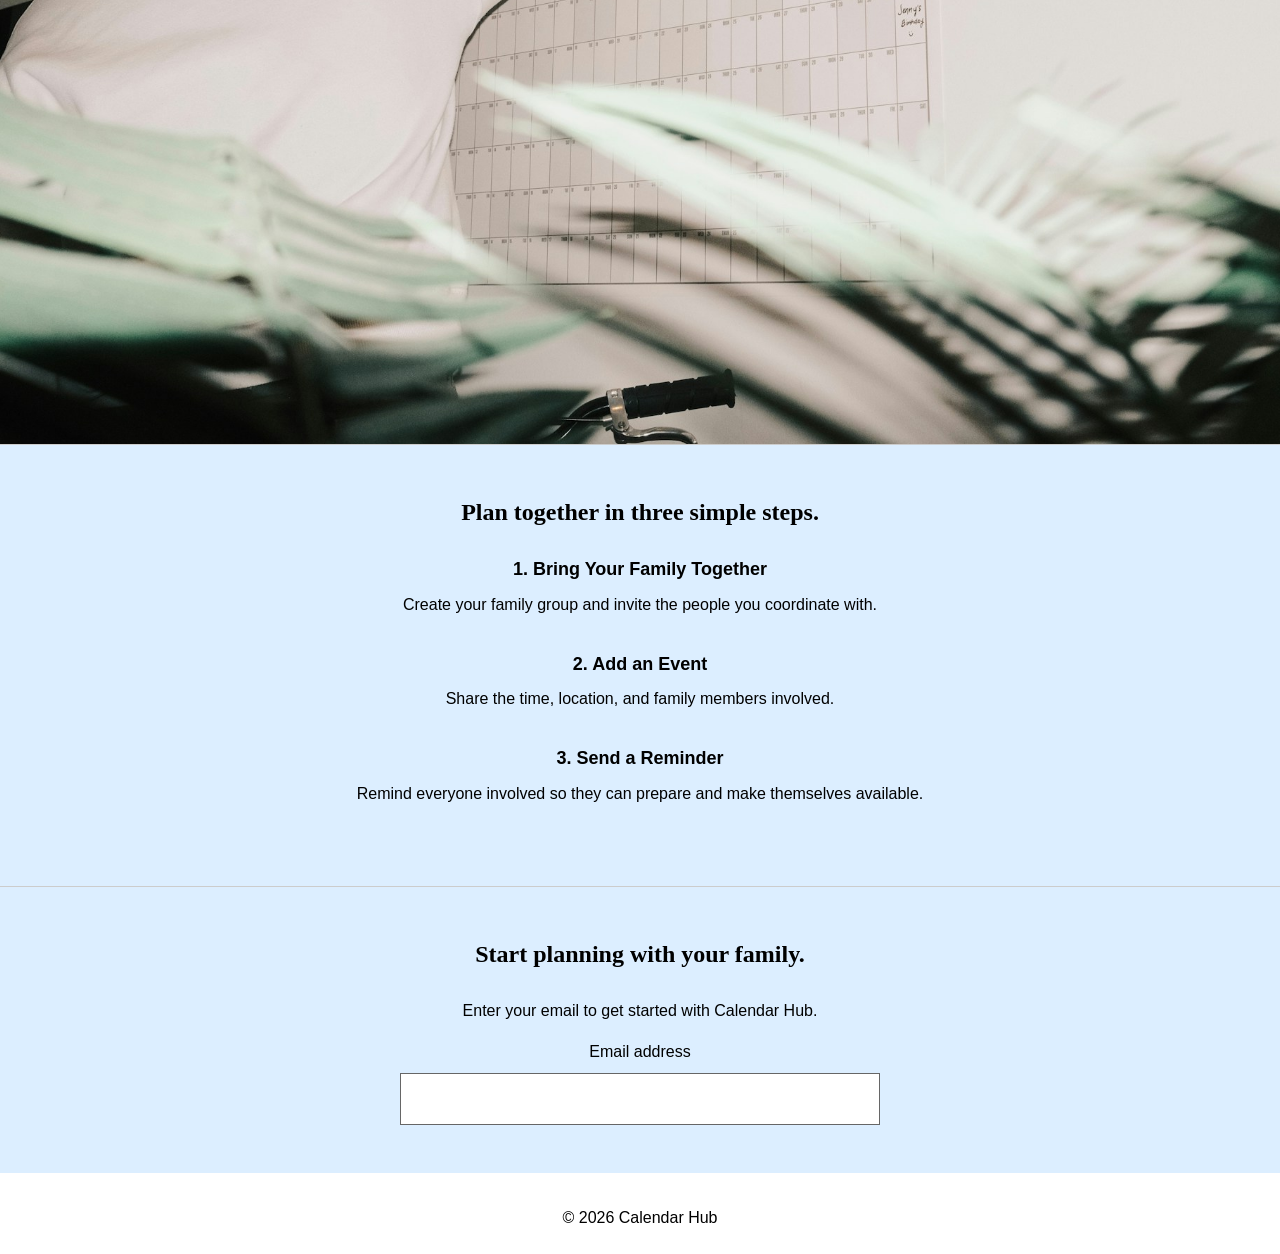
==== commit 4013979a: "Make Save Event add events to calendar" ====
--- a/index.html
+++ b/index.html
@@ -98,7 +98,6 @@
             autocomplete="email"
             required
           >
-          <button type="button">Create My Account</button>
         </form>
       </section>
     </main>
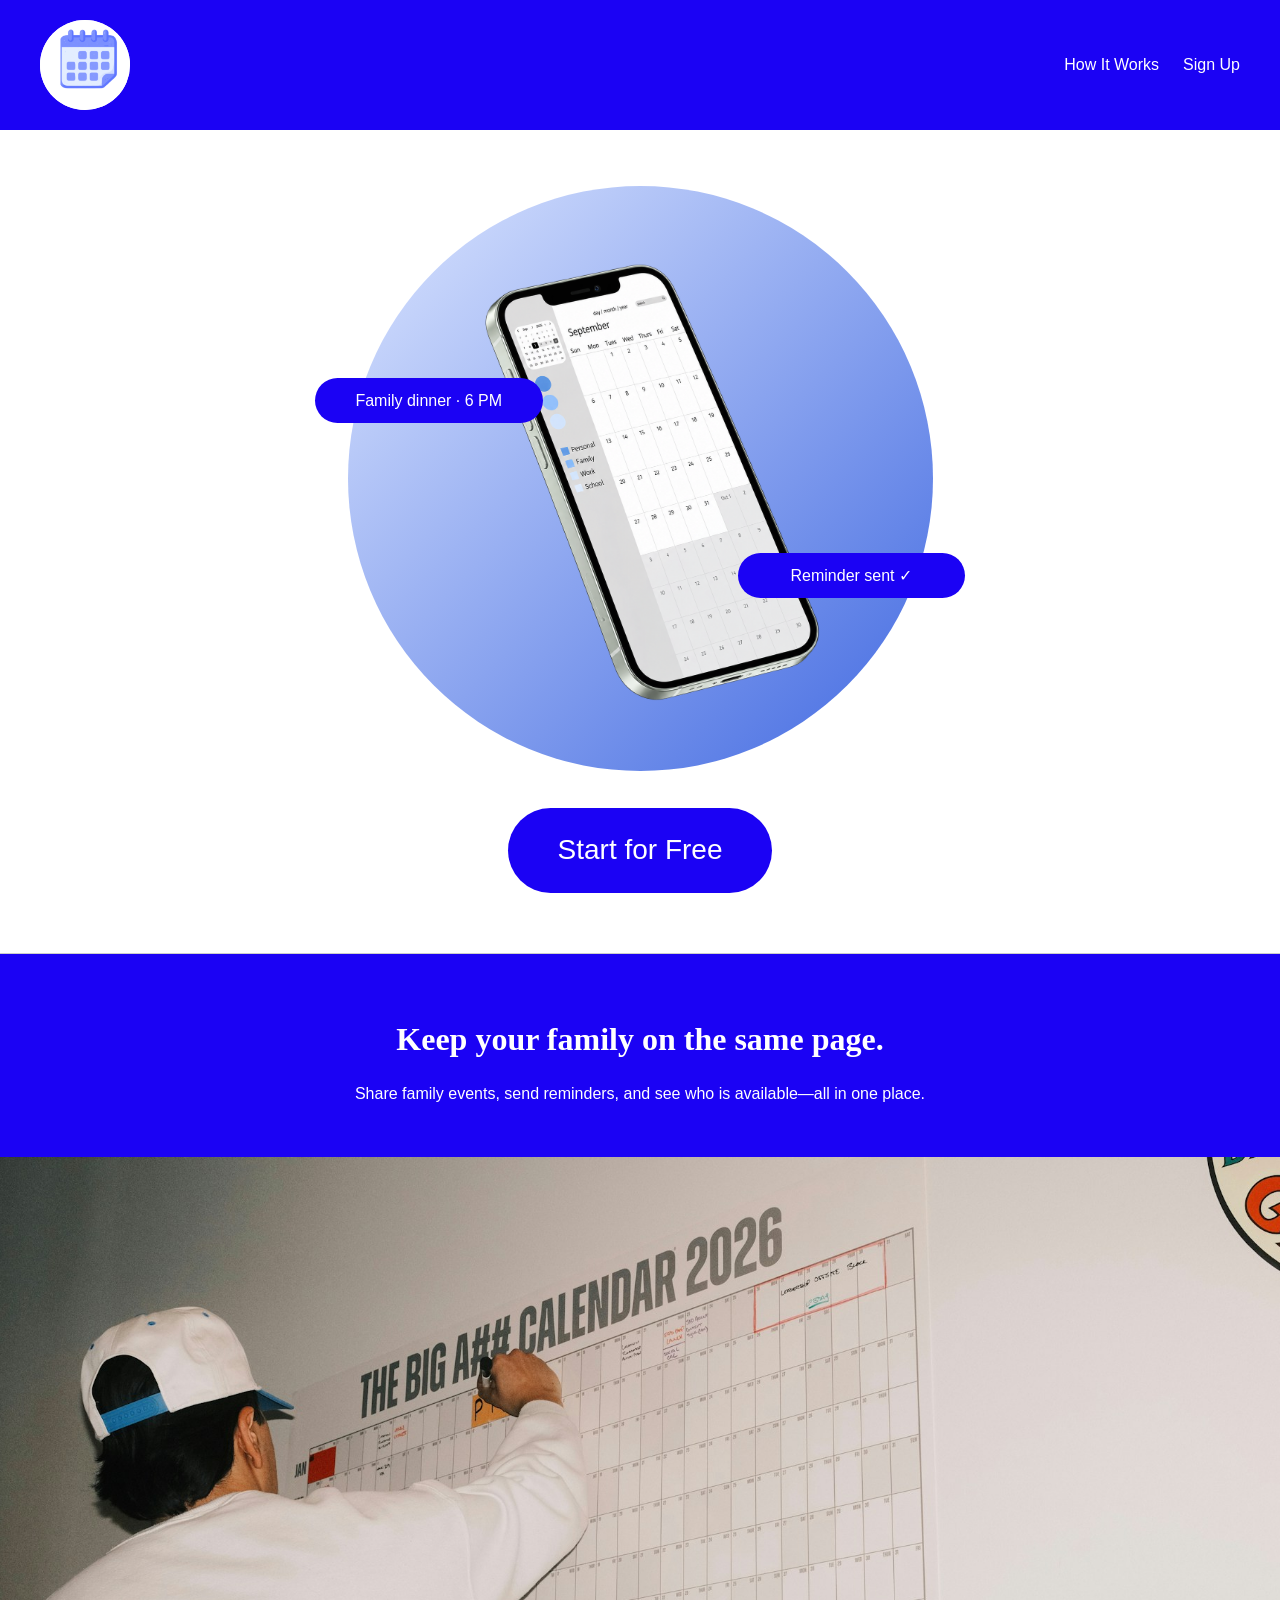
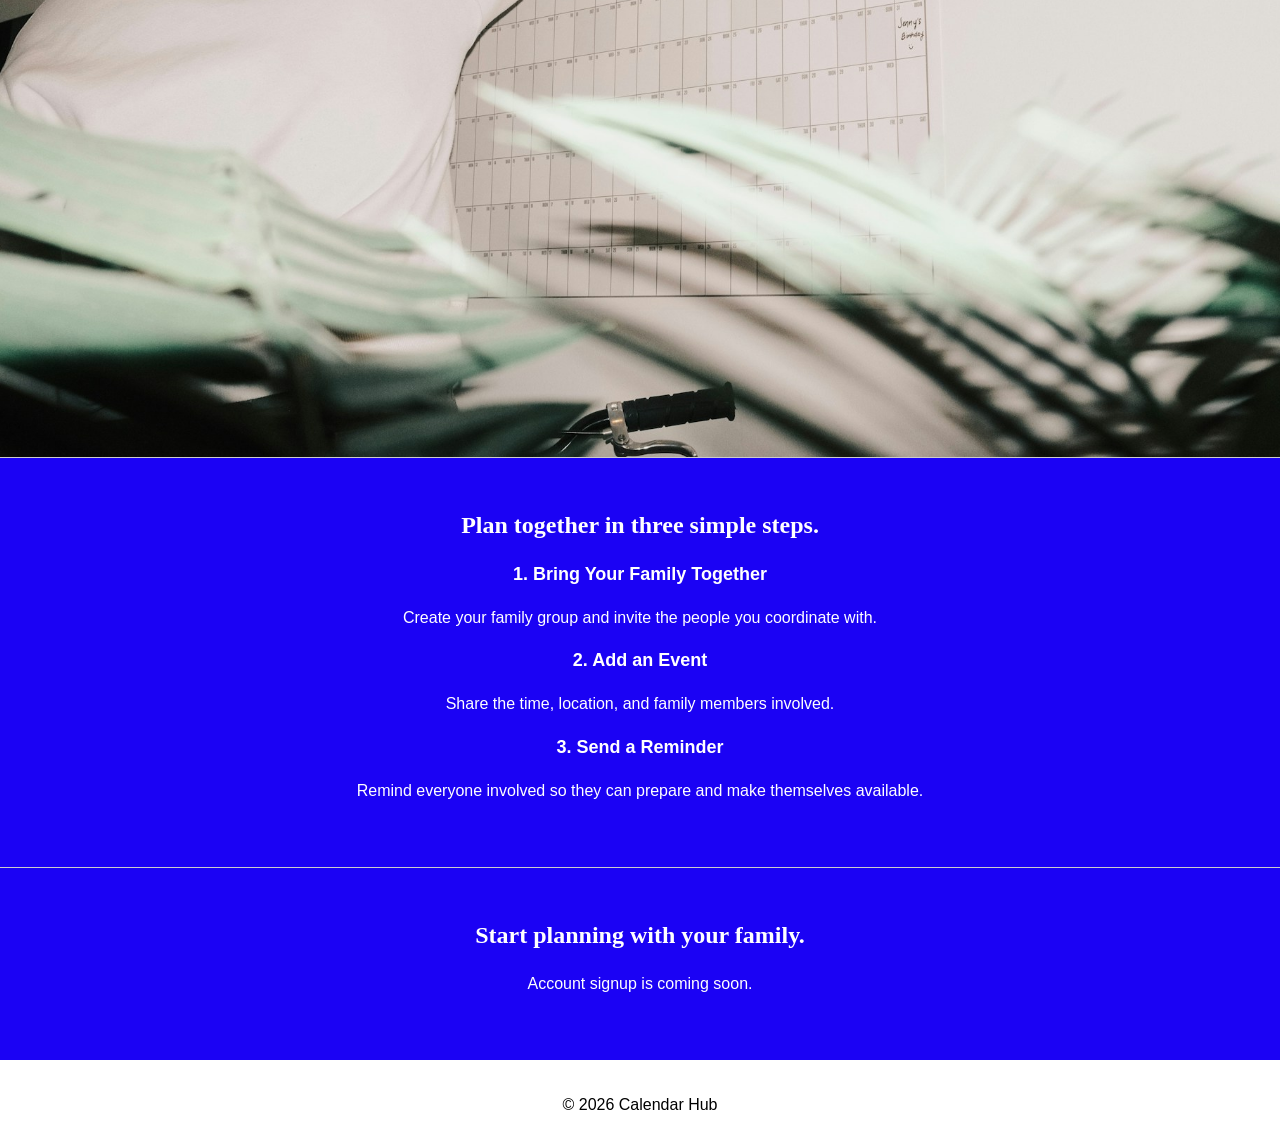
==== commit 03bee4a8: "Clean up spacing, images, and type" ====
--- a/index.html
+++ b/index.html
@@ -16,7 +16,6 @@
 
       <nav aria-label="Main navigation">
         <a href="#how-it-works">How It Works</a>
-        <a href="#features">Features</a>
         <a href="#sign-up">Sign Up</a>
       </nav>
     </header>
@@ -51,7 +50,7 @@
 
         <img
           src="images/logan-weaver-lgnwvr-drg6s76J8YU-unsplash.jpg"
-          alt="A parent planning family activities with a calendar at the kitchen table."
+          alt="A person writing on a large wall calendar."
         >
       </section>
 
@@ -87,18 +86,8 @@
       <!-- SIGNUP SECTION -->
       <section class="content-section" id="sign-up">
         <h2>Start planning with your family.</h2>
-        <p>Enter your email to get started with Calendar Hub.</p>
-
-        <form>
-          <label for="email">Email address</label>
-          <input
-            type="email"
-            id="email"
-            name="email"
-            autocomplete="email"
-            required
-          >
-        </form>
+        <p>Account signup is coming soon.</p>
+        
       </section>
     </main>
 
--- a/style.css
+++ b/style.css
@@ -1,3 +1,28 @@
+:root {
+  --color-primary: #1B02F4;
+  --color-text: #000000;
+  --color-background: #FAF8F4;
+  --color-surface: #FFFFFF;
+  --color-section: #DCEEFF;
+  --color-event: #E5E0FF;
+
+  --space-s: 0.5rem;
+  --space-sm: 0.75rem;
+  --space-m: 1rem;
+  --space-md: 1.25rem;
+  --space-lg: 1.5rem;
+  --space-l: 2rem;
+  --space-xl: 2.5rem;
+  --space-2xl: 3.75rem;
+  
+
+  --space-cta-gap: 1.875rem;
+  --space-cta-inline: 3.125rem;
+
+  --font-heading: Georgia, serif;
+  --font-body: "Trebuchet MS", sans-serif;
+}
+
 /* === RESET === */
 *,
 *::before,
@@ -8,12 +33,15 @@
 }
 
 img {
+  display: block;
   max-width: 100%;
   height: auto;
 }
 
 body {
-  font-family: Arial, sans-serif;
+  font-family: var(--font-body);
+  line-height: 1.6;
+  color: var(--color-text);
 }
 
 /* ORIGINAL HEADER */
@@ -21,9 +49,9 @@
   display: flex;
   justify-content: space-between;
   align-items: center;
-  gap: 20px;
-  padding: 20px 40px;
-  background: #1b02f4;
+  gap: var(--space-md);
+  padding: var(--space-md) var(--space-xl);
+  background: var(--color-primary);
 }
 
 .logo {
@@ -40,22 +68,22 @@
 nav {
   display: flex;
   flex-wrap: wrap;
-  gap: 24px;
+  gap: var(--space-lg);
 }
 
 nav a {
-  color: #FFFF;
+  background: var(--color-surface);
   text-decoration: none;
 }
 
 /* ORIGINAL OPENING */
 main {
-  background: #fff;
+  background: var(--color-surface);
   text-align: center;
 }
 
 .opening {
-  padding: 40px 20px 60px;
+  padding: var(--space-xl) var(--space-md) var(--space-2xl);
 }
 
 .hero {
@@ -81,7 +109,7 @@
   width: 35%;
   aspect-ratio: 227.5 / 45;
   border-radius: 30px;
-  background: #1b02f4;
+  background: var(--color-primary);
 }
 
 .left {
@@ -96,10 +124,10 @@
 
 .cta {
   display: inline-block;
-  margin-top: 30px;
-  padding: 20px 50px;
+  margin-top: var(--space-cta-gap);
+  padding: var(--space-md) var(--space-cta-inline);
   border-radius: 50px;
-  background: #1b02f4;
+  background: var(--color-primary);
   color: white;
   font-size: 28px;
   text-decoration: none;
@@ -108,25 +136,25 @@
 /* CONTENT BELOW THE OPENING */
 /* These sections grow naturally with their content. */
 .content-section {
-  padding: 3rem 1.5rem;
+  padding: 3rem var(--space-lg);
   border-top: 1px solid #ccc;
-  background: #DCEEFF;
+  background: var(--color-primary);
   line-height: 1.6;
 }
 
 .content-section h1 {
   font-size: 2rem;
-  margin-bottom: 1rem;
+  margin-bottom: var(--space-m);
 }
 
 .content-section h2 {
   font-size: 1.5rem;
-  margin-bottom: 1.5rem;
+  margin-bottom: var(--space-m);
 }
 
 .content-section h3 {
   font-size: 1.125rem;
-  margin-bottom: 0.5rem;
+  margin-bottom: var(--space-m);
 }
 
 .content-section p {
@@ -141,7 +169,7 @@
 }
 
 article {
-  margin-bottom: 2rem;
+  margin-bottom: var(--space-m);
 }
 
 /* SIGNUP FORM */
@@ -152,7 +180,7 @@
 
 label {
   display: block;
-  margin-bottom: 0.5rem;
+  margin-bottom: var(--space-m);
 }
 
 input {
@@ -167,7 +195,7 @@
   padding: 1rem 2rem;
   border: none;
   border-radius: 50px;
-  background: #1b02f4;
+  background: var(--color-primary);
   color: white;
   font: inherit;
   cursor: pointer;
@@ -211,12 +239,12 @@
 
 .calendar-page h1 {
   font-size: 2rem;
-  margin-bottom: 0.5rem;
+  margin-bottom: var(--space-m);
 }
 
 .calendar-page h2 {
   font-size: 1.5rem;
-  margin-bottom: 1rem;
+  margin-bottom: var(--space-m);
 }
 
 .calendar-page .dashboard-heading form {
@@ -234,12 +262,12 @@
 
 .calendar-page .calendar-sidebar nav {
   display: block;
-  margin-bottom: 2rem;
+  margin-bottom: var(--space-m);
 }
 
 .calendar-page .calendar-sidebar nav a {
   display: block;
-  margin-bottom: 1rem;
+  margin-bottom: var(--space-m);
   color: #222;
   text-decoration: underline;
 }
@@ -249,7 +277,7 @@
 }
 
 .calendar-page .calendar-sidebar li {
-  margin-bottom: 0.75rem;
+  margin-bottom: var(--space-s);
 }
 
 .calendar-page .calendar-section {
@@ -268,7 +296,7 @@
 }
 
 .calendar-page caption {
-  margin-bottom: 1rem;
+  margin-bottom: var(--space-m);
   text-align: left;
 }
 
@@ -282,9 +310,10 @@
 }
 
 .calendar-page th {
-  background: #eee;
-  font-size: 0.875rem;
-}
+  background: var(--color-primary);
+  color: var(--color-surface);
+}
+
 
 .calendar-page td {
   padding-bottom: 2rem;
@@ -315,7 +344,7 @@
 
 .calendar-page input,
 .calendar-page select {
-  margin-bottom: 1rem;
+  margin-bottom: var(--space-m);
 }
 
 .calendar-page select {
@@ -328,7 +357,7 @@
 
 .calendar-page fieldset {
   padding: 1rem;
-  margin-bottom: 1rem;
+  margin-bottom: var(--space-m);
   border: 1px solid #999;
 }
 
@@ -346,7 +375,7 @@
 header nav {
   display: flex;
   align-items: center;
-  gap: 24px;
+  gap: var(--space-lg);
 }
 
 /* Flex fits each feature article because its heading and description
@@ -383,7 +412,7 @@
 
   nav {
     justify-content: center;
-    gap: 16px;
+    gap: var(--space-m);
   }
 
   .left {
@@ -446,6 +475,7 @@
 
 .calendar-page .dashboard-heading form label {
   flex-basis: 100%;
+  margin-bottom: 0;
 }
 
 .calendar-page .dashboard-heading input {
@@ -515,7 +545,7 @@
 }
 
 .calendar-page .calendar-sidebar li:nth-child(4)::before {
-  background: #fff;
+  background: var(--color-surface);
 }
 
 .calendar-page .calendar-section {
@@ -547,7 +577,7 @@
   header nav {
     flex-direction: column;
     align-items: center;
-    gap: 16px;
+    gap: var(--space-m);
   }
 
     /* Stack the feature articles. */
@@ -594,44 +624,45 @@
 }
 
 .introduction p {
-  margin-bottom: 50px;
+  margin-bottom: var(--space-cta-inline);
 }
 
 /* Page background */
 .calendar-page .dashboard {
-  background: #FAF8F4;
+  background: var(--color-section);
 }
 
 /* Sidebar */
 .calendar-page .calendar-sidebar {
-  background: #DCEEFF;
+  background: var(--color-primary);
+
 }
 
 /* Sidebar buttons */
 .calendar-page .calendar-sidebar nav a {
-  background: #1B02F4;
+  background: var(--color-primary);
   color: white;
 }
 
 /* Calendar background */
 .calendar-page .calendar-section {
-  background: #FAF8F4;
+  background: var(--color-section);
 }
 
 /* Days-of-the-week row */
 .calendar-page th {
-  background: #DCEEFF;
+  background: var(--color-primary);
 }
 
 /* Event boxes */
 .calendar-page .calendar-event {
-  background: #E5E0FF;
+  background: var(--color-event);
   border-left-color: #1B02F4;
 }
 
 /* Category squares */
 .calendar-page .calendar-sidebar li::before {
-  background: #1B02F4;
+  background: var(--color-primary);
 }
 
 .calendar-page .calendar-sidebar li:nth-child(2)::before {
@@ -648,12 +679,12 @@
 
 h1,
 h2 {
-  font-family: Georgia, serif;
+  font-family: var(--font-heading);
   font-weight: 400;
 }
 
 body {
-  font-family: "Trebuchet MS", sans-serif;
+  font-family: var(--font-body);
 }
 
 h1,
@@ -698,7 +729,56 @@
 }
 
 .calendar-event mark {
-  background: #1B02F4;
+  background: var(--color-primary);
   color: white;
   padding: 2px 4px;
-}+}
+
+/* Header links: white text without white boxes */
+header nav a {
+  color: var(--color-surface);
+  background: transparent;
+}
+
+/* White text in the homepage blue sections */
+body:not(.calendar-page) .content-section {
+  color: var(--color-surface);
+}
+.calendar-page .content-section {
+  background: var(--color-surface);
+  color: var(--color-text);
+}
+
+.calendar-page .calendar-sidebar {
+  background: var(--color-section);
+}
+
+.calendar-page .calendar-sidebar nav {
+  background: transparent;
+  gap: var(--space-m);
+}
+
+.calendar-page .calendar-sidebar nav a {
+  display: block;
+  padding: var(--space-m);
+  margin: 0;
+  background: var(--color-primary);
+  color: var(--color-surface);
+  border-radius: 50px;
+  text-decoration: none;
+  text-align: center;
+  font-weight: 700;
+}
+
+.calendar-page .calendar-sidebar nav a:hover {
+  filter: brightness(0.85);
+}
+
+.calendar-page .dashboard-heading {
+  row-gap: var(--space-s);
+}
+
+.calendar-page .dashboard-heading h1 {
+  margin-bottom: var(--space-m);
+}
+
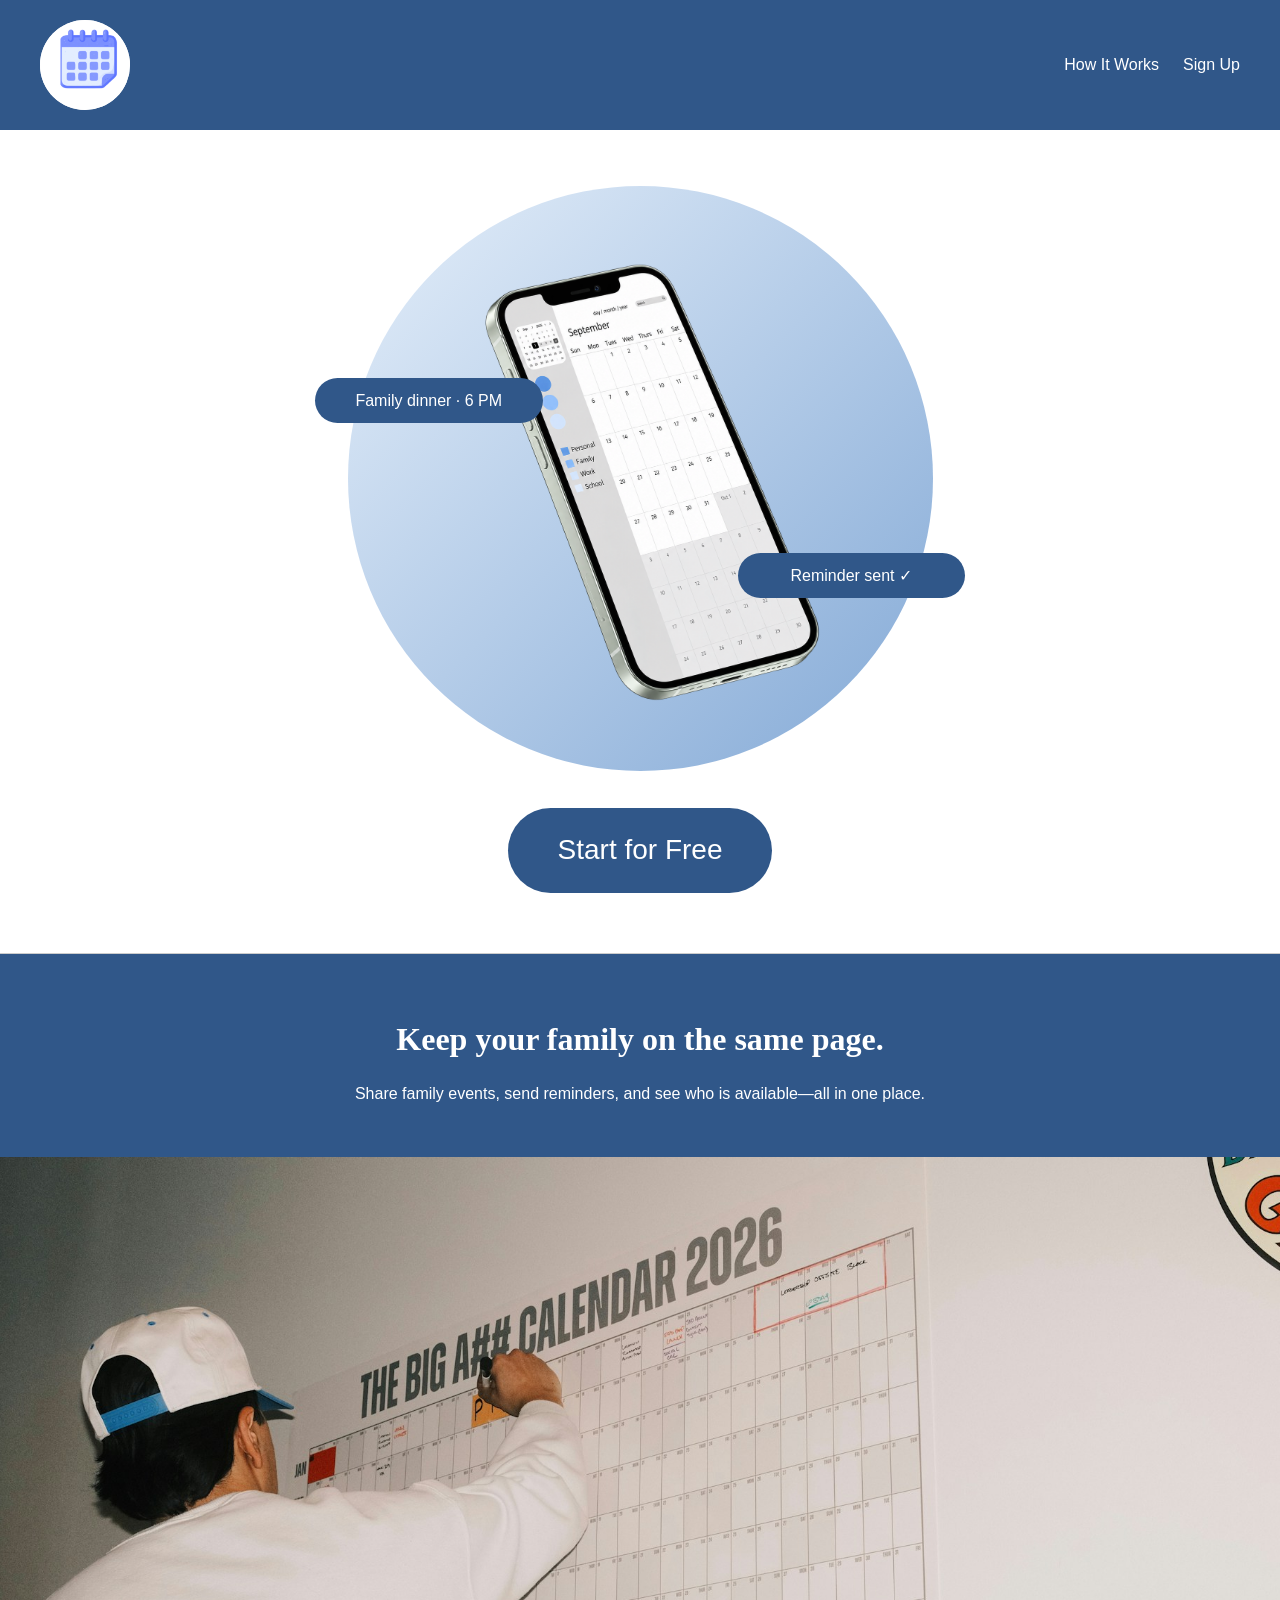
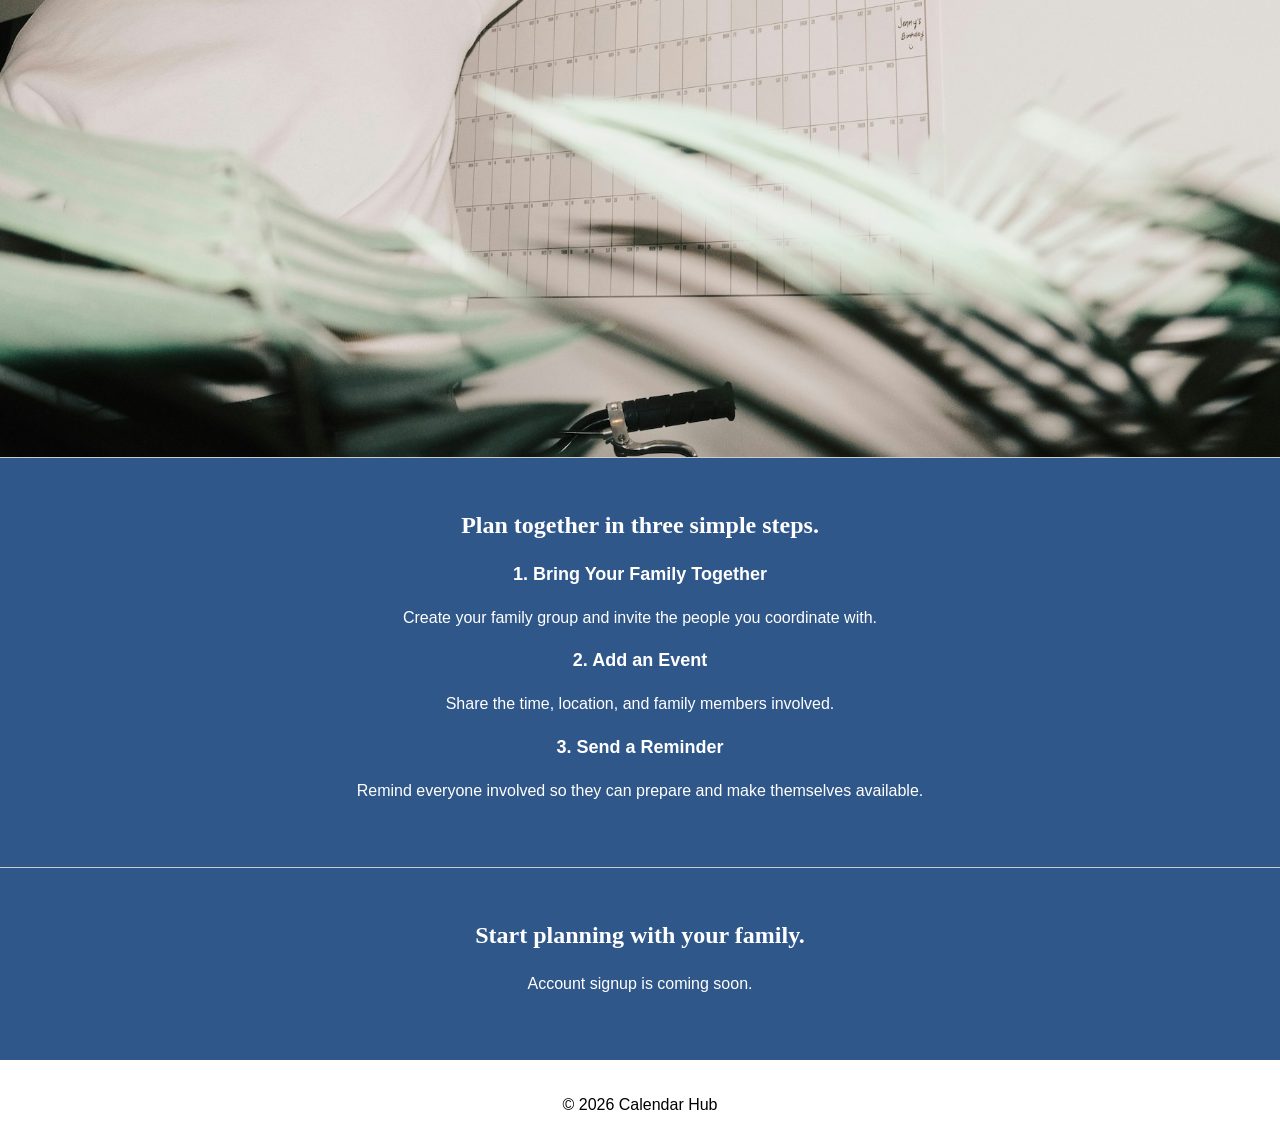
==== commit f649a729: "Refresh cached styles on the homepage" ====
--- a/index.html
+++ b/index.html
@@ -4,7 +4,7 @@
     <meta charset="UTF-8">
     <meta name="viewport" content="width=device-width, initial-scale=1.0">
     <title>Calendar Hub</title>
-    <link rel="stylesheet" href="style.css">
+    <link rel="stylesheet" href="style.css?v=blue-palette">
   </head>
 
   <body class="page">
--- a/style.css
+++ b/style.css
@@ -1,10 +1,18 @@
 :root {
-  --color-primary: #1B02F4;
+  --color-primary: #305789;
   --color-text: #000000;
-  --color-background: #FAF8F4;
+  --color-background: #FBF7EF;
   --color-surface: #FFFFFF;
-  --color-section: #DCEEFF;
-  --color-event: #E5E0FF;
+  --color-section: #F2E8D9;
+  --color-event: #DFEAF8;
+  --color-muted: #eee;
+  --color-border: #ccc;
+  --color-control-border: #666;
+  --color-hero-gradient-light: #E5EFFA;
+  --color-hero-gradient-dark: #83A9D6;
+  --color-category-purple: #A99BFF;
+  --color-category-pink: #F4BDCF;
+  --color-category-green: #A8D8C0;
 
   --space-s: 0.5rem;
   --space-sm: 0.75rem;
@@ -61,7 +69,7 @@
   width: 90px;
   aspect-ratio: 1;
   border-radius: 50%;
-  background: #eee;
+  background: var(--color-muted);
   text-align: center;
 }
 
@@ -101,7 +109,7 @@
   width: 90%;
   aspect-ratio: 1;
   border-radius: 50%;
-  background: linear-gradient(135deg, #DCE6FF, #4169E1);
+  background: linear-gradient(135deg, var(--color-hero-gradient-light), var(--color-hero-gradient-dark));
 }
 
 .notification {
@@ -128,7 +136,7 @@
   padding: var(--space-md) var(--space-cta-inline);
   border-radius: 50px;
   background: var(--color-primary);
-  color: white;
+  color: var(--color-surface);
   font-size: 28px;
   text-decoration: none;
 }
@@ -137,7 +145,7 @@
 /* These sections grow naturally with their content. */
 .content-section {
   padding: 3rem var(--space-lg);
-  border-top: 1px solid #ccc;
+  border-top: 1px solid var(--color-border);
   background: var(--color-primary);
   line-height: 1.6;
 }
@@ -186,7 +194,7 @@
 input {
   width: 100%;
   padding: 0.75rem;
-  border: 1px solid #666;
+  border: 1px solid var(--color-control-border);
   font: inherit;
 }
 
@@ -196,7 +204,7 @@
   border: none;
   border-radius: 50px;
   background: var(--color-primary);
-  color: white;
+  color: var(--color-surface);
   font: inherit;
   cursor: pointer;
 }
@@ -226,7 +234,6 @@
   grid-template-columns: repeat(12, 1fr);
   gap: 1rem;
   padding: 2rem;
-  background: #f4f4f4;
   text-align: left;
   line-height: 1.6;
 }
@@ -257,7 +264,6 @@
 .calendar-page .calendar-sidebar {
   grid-column: 1 / 4;
   padding: 1.5rem;
-  background: #ddd;
 }
 
 .calendar-page .calendar-sidebar nav {
@@ -268,7 +274,6 @@
 .calendar-page .calendar-sidebar nav a {
   display: block;
   margin-bottom: var(--space-m);
-  color: #222;
   text-decoration: underline;
 }
 
@@ -284,7 +289,7 @@
   grid-column: 4 / 13;
   min-width: 0;
   padding: 1rem;
-  background: white;
+  background: var(--color-surface);
   overflow-x: auto;
 }
 
@@ -302,7 +307,7 @@
 
 .calendar-page th,
 .calendar-page td {
-  border: 1px solid #ccc;
+  border: 1px solid var(--color-border);
   padding: 0.75rem 0.5rem;
   text-align: left;
   vertical-align: top;
@@ -322,7 +327,7 @@
 .calendar-page .calendar-event {
   margin: 0.5rem 0 0;
   padding: 0.5rem;
-  background: #eee;
+  background: var(--color-muted);
   font-size: 0.875rem;
 }
 
@@ -351,14 +356,14 @@
   display: block;
   width: 100%;
   padding: 0.75rem;
-  border: 1px solid #666;
+  border: 1px solid var(--color-control-border);
   font: inherit;
 }
 
 .calendar-page fieldset {
   padding: 1rem;
   margin-bottom: var(--space-m);
-  border: 1px solid #999;
+  border: 1px solid var(--color-control-border);
 }
 
 .calendar-page legend {
@@ -441,7 +446,7 @@
   justify-content: center;
   align-items: center;
   padding: 0.5rem;
-  color: white;
+  color: var(--color-surface);
   font-size: clamp(0.65rem, 1.5vw, 1rem);
 }
 
@@ -493,7 +498,6 @@
 .calendar-page .calendar-sidebar {
   grid-column: 1 / 2;
   padding: 1.25rem;
-  background: #d9d9d9;
 }
 
 /* Flex stacks the sidebar actions with consistent gaps. */
@@ -508,7 +512,6 @@
   margin: 0;
   padding: 0.75rem;
   border-radius: 24px;
-  background: #b2b2b2;
   text-decoration: none;
   text-align: center;
 }
@@ -533,19 +536,6 @@
   width: 16px;
   height: 16px;
   flex-shrink: 0;
-  background: #808080;
-}
-
-.calendar-page .calendar-sidebar li:nth-child(2)::before {
-  background: #aaa;
-}
-
-.calendar-page .calendar-sidebar li:nth-child(3)::before {
-  background: #eee;
-}
-
-.calendar-page .calendar-sidebar li:nth-child(4)::before {
-  background: var(--color-surface);
 }
 
 .calendar-page .calendar-section {
@@ -562,8 +552,8 @@
 }
 
 .calendar-page .calendar-event {
-  border-left: 3px solid #808080;
-  background: #e5e5e5;
+  border-left: 3px solid var(--color-primary);
+  background: var(--color-event);
 }
 
 .calendar-page .dashboard > .content-section {
@@ -641,7 +631,7 @@
 /* Sidebar buttons */
 .calendar-page .calendar-sidebar nav a {
   background: var(--color-primary);
-  color: white;
+  color: var(--color-surface);
 }
 
 /* Calendar background */
@@ -654,27 +644,21 @@
   background: var(--color-primary);
 }
 
-/* Event boxes */
-.calendar-page .calendar-event {
-  background: var(--color-event);
-  border-left-color: #1B02F4;
-}
-
 /* Category squares */
 .calendar-page .calendar-sidebar li::before {
   background: var(--color-primary);
 }
 
 .calendar-page .calendar-sidebar li:nth-child(2)::before {
-  background: #A99BFF;
+  background: var(--color-category-purple);
 }
 
 .calendar-page .calendar-sidebar li:nth-child(3)::before {
-  background: #F4BDCF;
+  background: var(--color-category-pink);
 }
 
 .calendar-page .calendar-sidebar li:nth-child(4)::before {
-  background: #A8D8C0;
+  background: var(--color-category-green);
 }
 
 h1,
@@ -705,7 +689,7 @@
 .logo {
   border-radius: 50%;
   overflow: hidden;
-  background: white;
+  background: var(--color-surface);
 }
 
 .logo img {
@@ -730,7 +714,7 @@
 
 .calendar-event mark {
   background: var(--color-primary);
-  color: white;
+  color: var(--color-surface);
   padding: 2px 4px;
 }
 
@@ -782,3 +766,16 @@
   margin-bottom: var(--space-m);
 }
 
+.calendar-event button {
+  font-size: 0.75rem;
+  padding: var(--space-s) var(--space-sm);
+  margin-top: var(--space-s);
+  border-radius: 6px;
+}
+
+@media (max-width: 600px), (max-height: 500px) and (orientation: landscape) {
+  .introduction img {
+    height: auto;
+    aspect-ratio: 16 / 9;
+  }
+}
